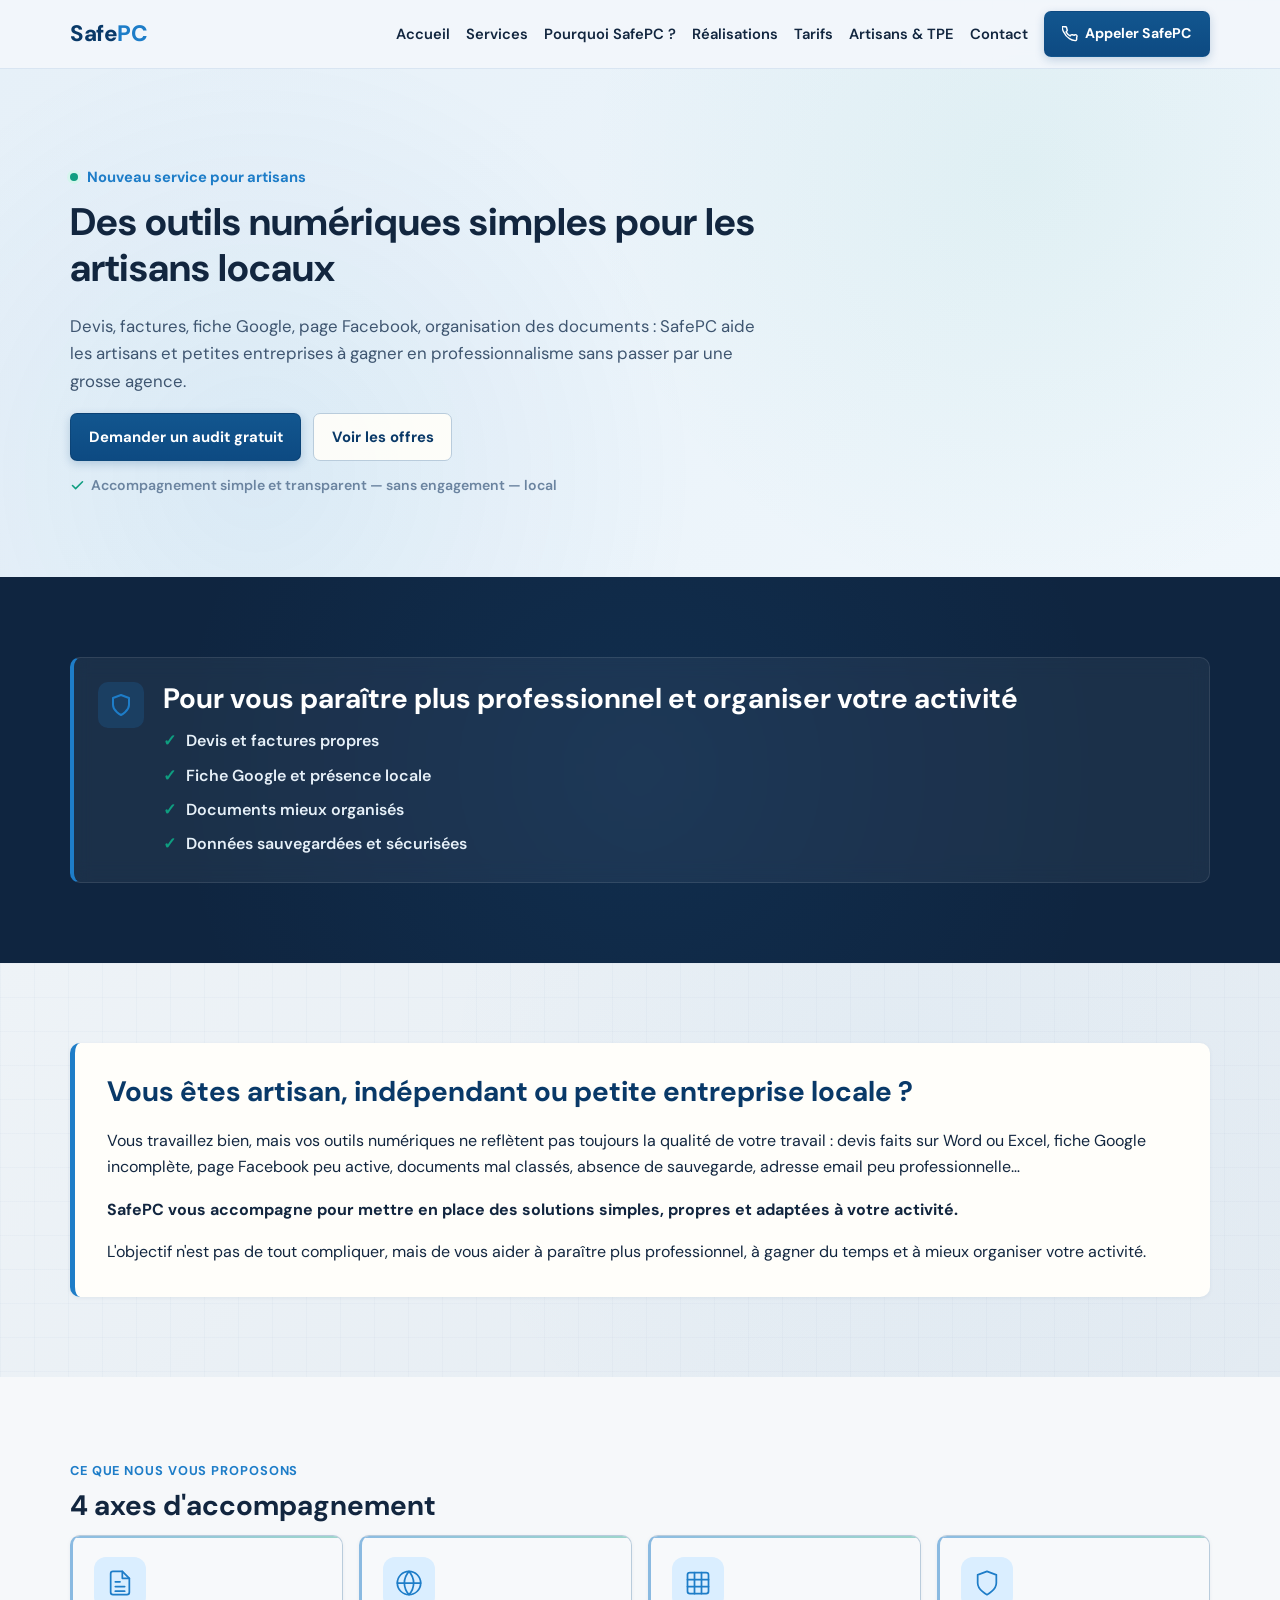
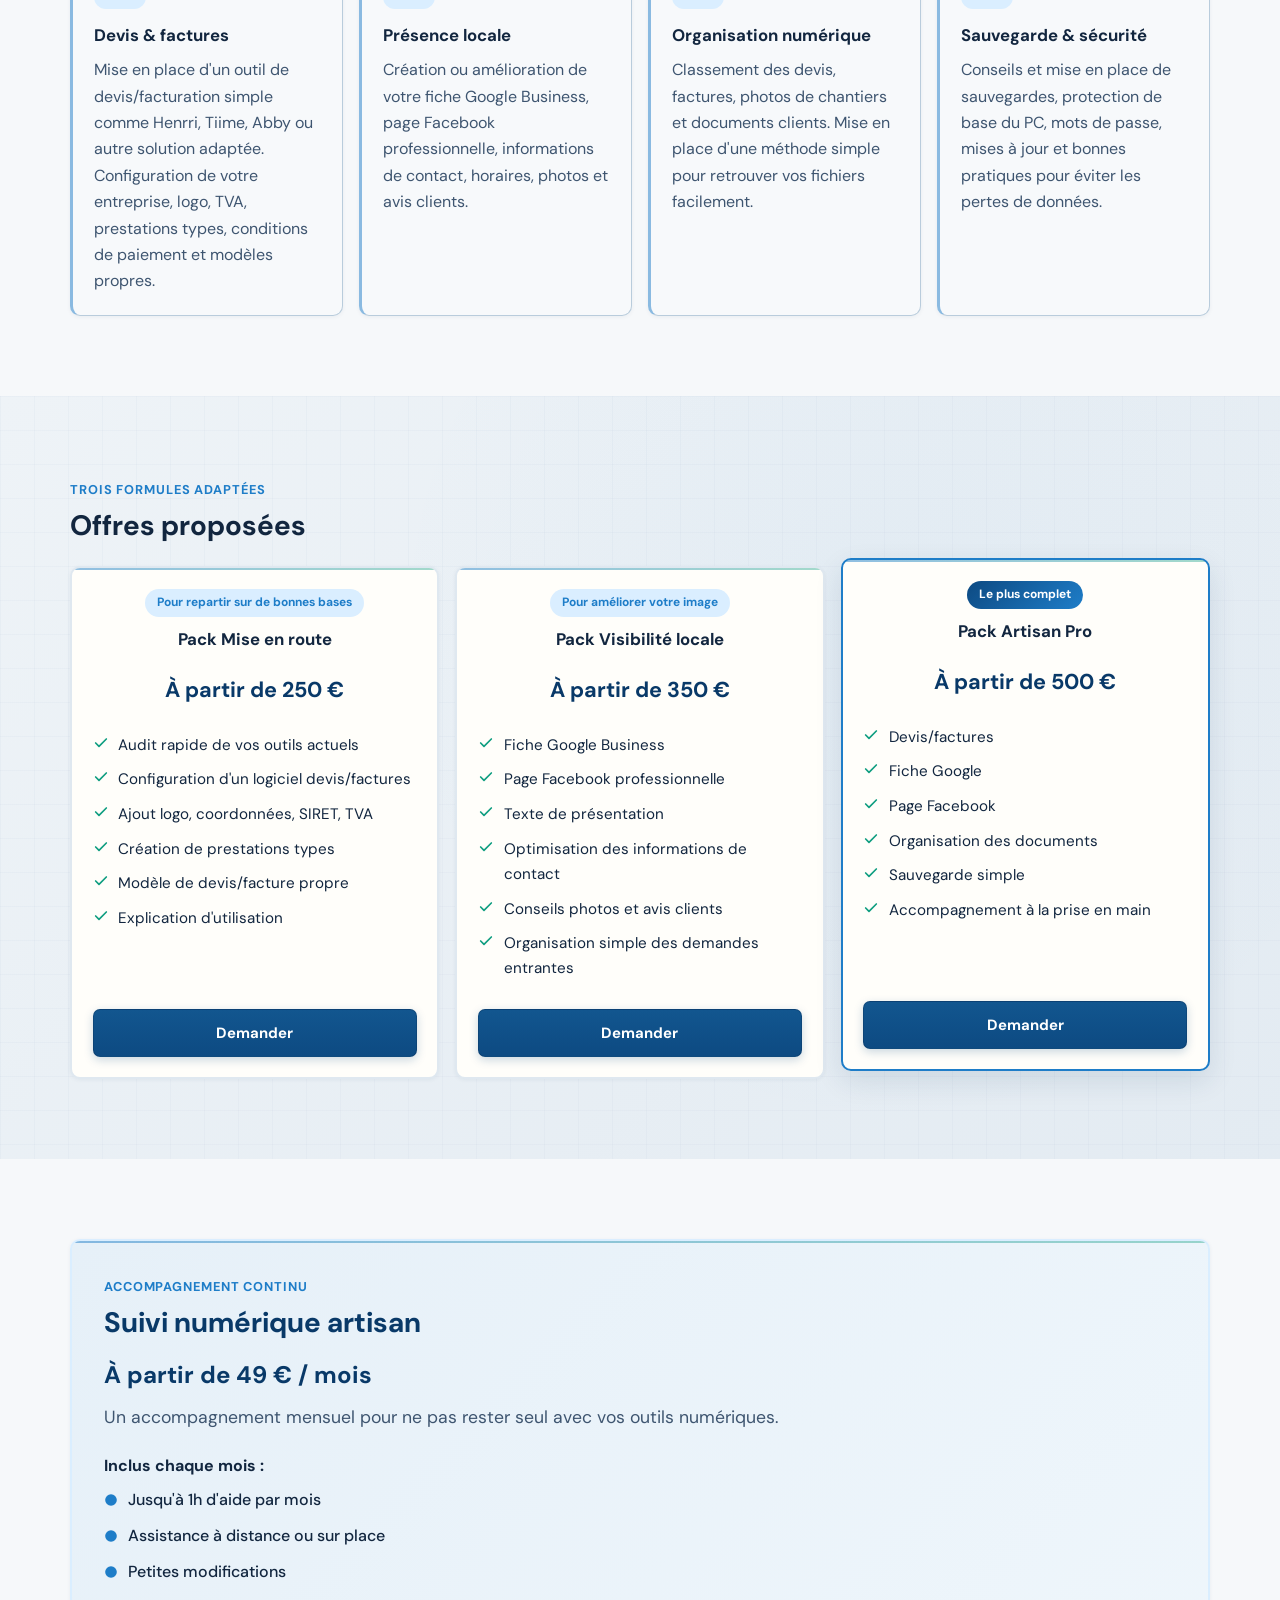
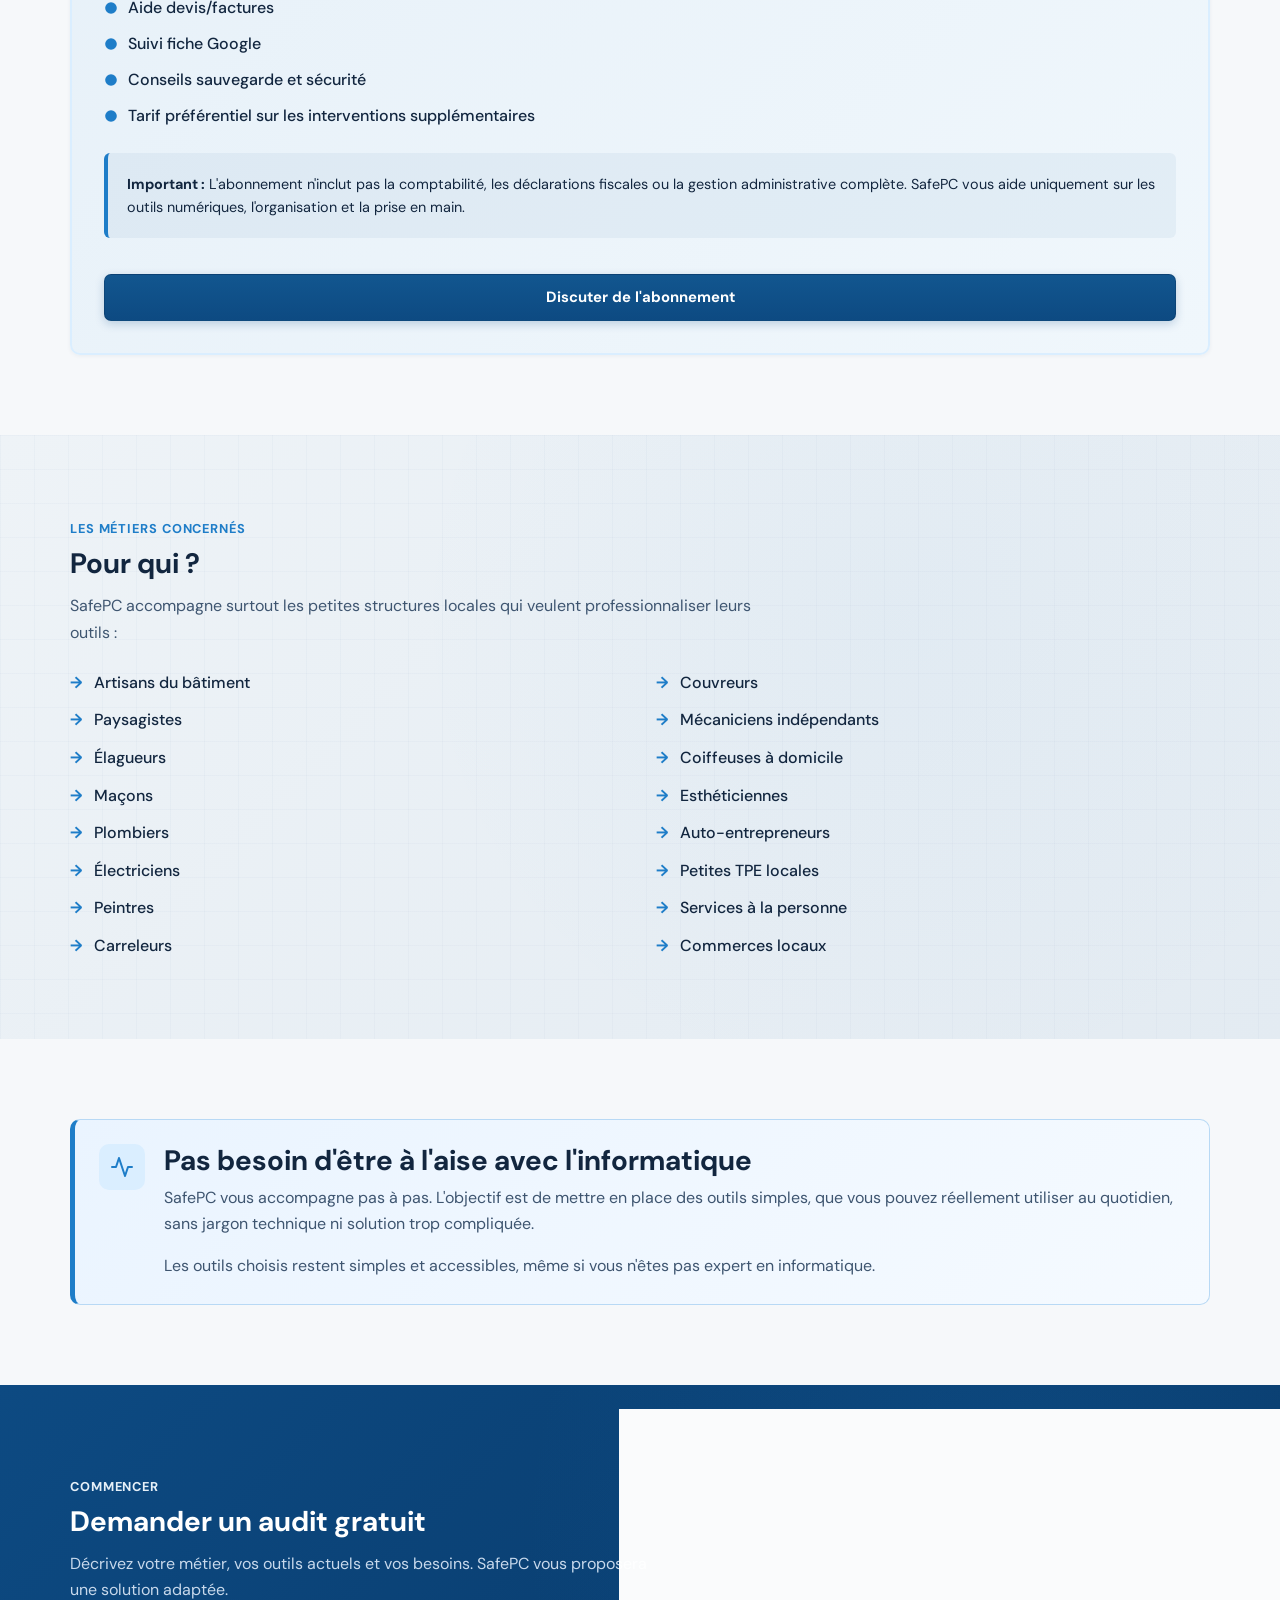
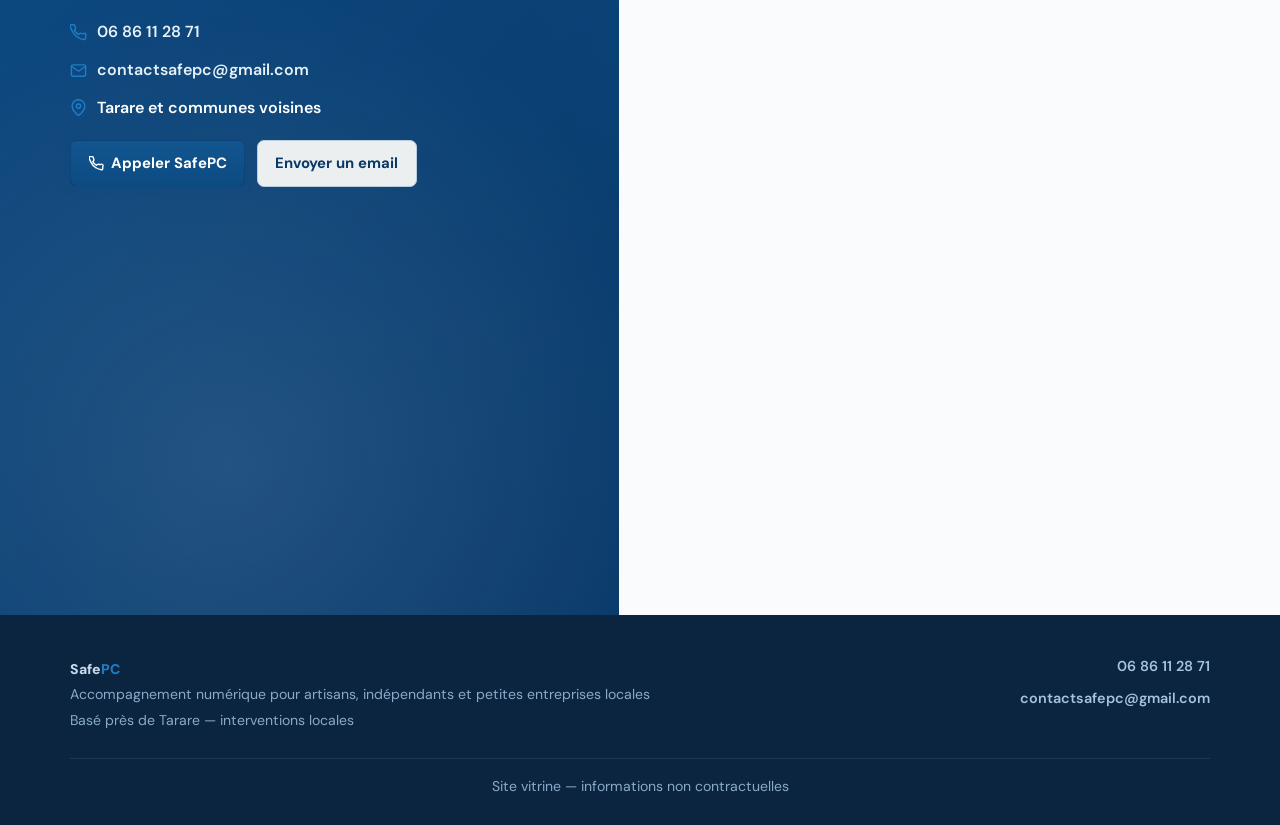
==== artisans.html @ 76f69bdc "Initial commit - site SafePC" ====
<!DOCTYPE html>
<html lang="fr">
<head>
  <meta charset="UTF-8">
  <meta name="viewport" content="width=device-width, initial-scale=1.0">
  <title>SafePC | Accompagnement numérique pour artisans et TPE à Tarare</title>
  <meta name="description" content="SafePC aide les artisans et petites entreprises locales autour de Tarare : devis/factures, fiche Google Business, page Facebook, organisation des documents et sauvegardes.">
  <meta property="og:title" content="SafePC | Services numérique pour artisans et TPE">
  <meta property="og:description" content="Accompagnement simple pour professionnaliser vos outils numériques : devis, factures, présence locale, organisation, sauvegardes.">
  <meta property="og:type" content="website">
  <meta property="og:locale" content="fr_FR">

  <!-- JSON-LD Service (SEO artisans et TPE locales) -->
  <script type="application/ld+json">
  {
    "@context": "https://schema.org",
    "@type": "Service",
    "name": "Accompagnement numérique pour artisans et TPE",
    "description": "SafePC accompagne les artisans et petites entreprises locales pour les devis, factures, fiche Google Business, page Facebook, organisation des documents et sauvegardes.",
    "provider": {
      "@type": "LocalBusiness",
      "name": "SafePC",
      "telephone": "+33686112871",
      "email": "contactsafepc@gmail.com",
      "address": {
        "@type": "PostalAddress",
        "addressLocality": "Tarare",
        "addressRegion": "Auvergne-Rhône-Alpes",
        "addressCountry": "FR"
      }
    },
    "areaServed": [
      "Tarare",
      "L'Arbresle",
      "Amplepuis",
      "Pontcharra-sur-Turdine",
      "Saint-Romain-de-Popey",
      "Thizy-les-Bourgs",
      "Cours",
      "Villefranche-sur-Saône",
      "Communes voisines"
    ],
    "serviceType": [
      "Accompagnement numérique artisans",
      "Organisation devis et factures",
      "Fiche Google Business",
      "Page Facebook professionnelle",
      "Organisation des documents",
      "Sauvegardes"
    ],
    "offers": {
      "@type": "Offer",
      "availability": "https://schema.org/InStock",
      "areaServed": "Tarare et communes voisines",
      "priceCurrency": "EUR"
    }
  }
  </script>

  <!-- Google Fonts -->
  <link rel="preconnect" href="https://fonts.googleapis.com">
  <link rel="preconnect" href="https://fonts.gstatic.com" crossorigin>
  <link href="https://fonts.googleapis.com/css2?family=DM+Sans:ital,opsz,wght@0,9..40,400;0,9..40,500;0,9..40,700;1,9..40,400&family=DM+Mono:wght@400;500&display=swap" rel="stylesheet">

  <link rel="stylesheet" href="style.css">
</head>
<body>
  <a class="skip-link" href="#main-content">Aller au contenu</a>

  <header class="site-header" id="accueil">
    <div class="container header-inner">
      <a href="index.html" class="logo" aria-label="Retour à l'accueil SafePC">
        <span class="logo-safe">Safe</span><span class="logo-pc">PC</span>
      </a>

      <button class="nav-toggle" aria-expanded="false" aria-controls="main-nav" aria-label="Ouvrir le menu">
        <span></span><span></span><span></span>
      </button>

      <nav id="main-nav" class="main-nav" aria-label="Navigation principale">
        <ul>
          <li><a href="index.html">Accueil</a></li>
          <li><a href="index.html#services">Services</a></li>
          <li><a href="index.html#pourquoi">Pourquoi SafePC ?</a></li>
          <li><a href="index.html#realisations">Réalisations</a></li>
          <li><a href="index.html#tarifs">Tarifs</a></li>
          <li><a href="artisans.html">Artisans & TPE</a></li>
          <li><a href="index.html#contact">Contact</a></li>
        </ul>
      </nav>

      <a class="btn btn-call desktop-call" href="tel:+33686112871">
        <svg width="16" height="16" viewBox="0 0 24 24" fill="none" stroke="currentColor" stroke-width="2.2" stroke-linecap="round" stroke-linejoin="round" aria-hidden="true"><path d="M22 16.92v3a2 2 0 01-2.18 2 19.79 19.79 0 01-8.63-3.07A19.5 19.5 0 013.07 9.81a19.79 19.79 0 01-3.07-8.67A2 2 0 012 1h3a2 2 0 012 1.72c.127.96.361 1.903.7 2.81a2 2 0 01-.45 2.11L6.09 8.91a16 16 0 006 6l1.27-1.27a2 2 0 012.11-.45c.907.339 1.85.573 2.81.7A2 2 0 0122 16.92z"/></svg>
        Appeler SafePC
      </a>
    </div>
  </header>

  <main id="main-content">

    <!-- ===== HERO ARTISANS ===== -->
    <section class="hero section-reveal">
      <div class="container">
        <div class="hero-content">
          <p class="eyebrow">
            <span class="eyebrow-dot" aria-hidden="true"></span>
            Nouveau service pour artisans
          </p>
          <h1>Des outils numériques simples pour les artisans locaux</h1>
          <p class="hero-subtitle">
            Devis, factures, fiche Google, page Facebook, organisation des documents : SafePC aide les artisans et 
            petites entreprises à gagner en professionnalisme sans passer par une grosse agence.
          </p>
          <div class="hero-actions">
            <a class="btn btn-primary" href="#demande-audit">Demander un audit gratuit</a>
            <a class="btn btn-secondary" href="#packs">Voir les offres</a>
          </div>
          <p class="hero-reassure">
            <svg width="15" height="15" viewBox="0 0 24 24" fill="none" stroke="currentColor" stroke-width="2.5" stroke-linecap="round" stroke-linejoin="round" aria-hidden="true"><polyline points="20 6 9 17 4 12"/></svg>
            Accompagnement simple et transparent — sans engagement —  local
          </p>
        </div>
      </div>
    </section>

    <!-- ===== BANDEAU CONFIANCE ARTISANS ===== -->
    <section class="section section-trust section-reveal" aria-labelledby="trust-artisans-title">
      <div class="container">
        <div class="trust-box">
          <div class="trust-icon" aria-hidden="true">
            <svg width="24" height="24" viewBox="0 0 24 24" fill="none" stroke="currentColor" stroke-width="2" stroke-linecap="round" stroke-linejoin="round"><path d="M12 22s8-4 8-10V5l-8-3-8 3v7c0 6 8 10 8 10z"/></svg>
          </div>
          <div>
            <h2 id="trust-artisans-title">Pour vous paraître plus professionnel et organiser votre activité</h2>
            <ul class="trust-list">
              <li>Devis et factures propres</li>
              <li>Fiche Google et présence locale</li>
              <li>Documents mieux organisés</li>
              <li>Données sauvegardées et sécurisées</li>
            </ul>
          </div>
        </div>
      </div>
    </section>

    <!-- ===== INTRODUCTION ARTISANS ===== -->
    <section class="section section-alt section-reveal" aria-labelledby="intro-artisans-title">
      <div class="container">
        <div class="intro-box">
          <h2 id="intro-artisans-title">Vous êtes artisan, indépendant ou petite entreprise locale ?</h2>
          <p>
            Vous travaillez bien, mais vos outils numériques ne reflètent pas toujours la qualité de votre travail : 
            devis faits sur Word ou Excel, fiche Google incomplète, page Facebook peu active, documents mal classés, 
            absence de sauvegarde, adresse email peu professionnelle…
          </p>
          <p>
            <strong>SafePC vous accompagne pour mettre en place des solutions simples, propres et adaptées à votre activité.</strong>
          </p>
          <p>
            L'objectif n'est pas de tout compliquer, mais de vous aider à paraître plus professionnel, 
            à gagner du temps et à mieux organiser votre activité.
          </p>
        </div>
      </div>
    </section>

    <!-- ===== SERVICES POUR ARTISANS ===== -->
    <section class="section section-reveal" aria-labelledby="services-artisans-title">
      <div class="container">
        <p class="section-tag">Ce que nous vous proposons</p>
        <h2 id="services-artisans-title">4 axes d'accompagnement</h2>
        <div class="grid cards-4">

          <article class="card service-card">
            <div class="service-card-icon" aria-hidden="true">
              <svg width="28" height="28" viewBox="0 0 24 24" fill="none" stroke="currentColor" stroke-width="1.5" stroke-linecap="round" stroke-linejoin="round"><path d="M14 2H6a2 2 0 0 0-2 2v16a2 2 0 0 0 2 2h12a2 2 0 0 0 2-2V8z"/><polyline points="14 2 14 8 20 8"/><path d="M12 11H8"/><path d="M16 15H8"/><path d="M16 19H8"/></svg>
            </div>
            <h3>Devis & factures</h3>
            <p>
              Mise en place d'un outil de devis/facturation simple comme Henrri, Tiime, Abby ou autre 
              solution adaptée. Configuration de votre entreprise, logo, TVA, prestations types, 
              conditions de paiement et modèles propres.
            </p>
          </article>

          <article class="card service-card">
            <div class="service-card-icon" aria-hidden="true">
              <svg width="28" height="28" viewBox="0 0 24 24" fill="none" stroke="currentColor" stroke-width="1.5" stroke-linecap="round" stroke-linejoin="round"><circle cx="12" cy="12" r="10"/><line x1="2" y1="12" x2="22" y2="12"/><path d="M12 2a15.3 15.3 0 0 1 4 10 15.3 15.3 0 0 1-4 10 15.3 15.3 0 0 1-4-10 15.3 15.3 0 0 1 4-10z"/></svg>
            </div>
            <h3>Présence locale</h3>
            <p>
              Création ou amélioration de votre fiche Google Business, page Facebook professionnelle, 
              informations de contact, horaires, photos et avis clients.
            </p>
          </article>

          <article class="card service-card">
            <div class="service-card-icon" aria-hidden="true">
              <svg width="28" height="28" viewBox="0 0 24 24" fill="none" stroke="currentColor" stroke-width="1.5" stroke-linecap="round" stroke-linejoin="round"><rect x="3" y="3" width="18" height="18" rx="2"/><line x1="3" y1="9" x2="21" y2="9"/><line x1="3" y1="15" x2="21" y2="15"/><line x1="9" y1="3" x2="9" y2="21"/><line x1="15" y1="3" x2="15" y2="21"/></svg>
            </div>
            <h3>Organisation numérique</h3>
            <p>
              Classement des devis, factures, photos de chantiers et documents clients. 
              Mise en place d'une méthode simple pour retrouver vos fichiers facilement.
            </p>
          </article>

          <article class="card service-card">
            <div class="service-card-icon" aria-hidden="true">
              <svg width="28" height="28" viewBox="0 0 24 24" fill="none" stroke="currentColor" stroke-width="1.5" stroke-linecap="round" stroke-linejoin="round"><path d="M12 22s8-4 8-10V5l-8-3-8 3v7c0 6 8 10 8 10z"/></svg>
            </div>
            <h3>Sauvegarde & sécurité</h3>
            <p>
              Conseils et mise en place de sauvegardes, protection de base du PC, mots de passe, 
              mises à jour et bonnes pratiques pour éviter les pertes de données.
            </p>
          </article>

        </div>
      </div>
    </section>

    <!-- ===== PACKS D'OFFRES ===== -->
    <section class="section section-alt section-reveal" id="packs" aria-labelledby="packs-title">
      <div class="container">
        <p class="section-tag">Trois formules adaptées</p>
        <h2 id="packs-title">Offres proposées</h2>
        <div class="grid cards-3 packs-grid">

          <article class="card pack-card">
            <p class="pack-badge">Pour repartir sur de bonnes bases</p>
            <h3>Pack Mise en route</h3>
            <p class="pack-price">À partir de <strong>250 €</strong></p>
            <ul class="pack-list">
              <li>Audit rapide de vos outils actuels</li>
              <li>Configuration d'un logiciel devis/factures</li>
              <li>Ajout logo, coordonnées, SIRET, TVA</li>
              <li>Création de prestations types</li>
              <li>Modèle de devis/facture propre</li>
              <li>Explication d'utilisation</li>
            </ul>
            <a class="btn btn-primary btn-block" href="#demande-audit">Demander</a>
          </article>

          <article class="card pack-card">
            <p class="pack-badge">Pour améliorer votre image</p>
            <h3>Pack Visibilité locale</h3>
            <p class="pack-price">À partir de <strong>350 €</strong></p>
            <ul class="pack-list">
              <li>Fiche Google Business</li>
              <li>Page Facebook professionnelle</li>
              <li>Texte de présentation</li>
              <li>Optimisation des informations de contact</li>
              <li>Conseils photos et avis clients</li>
              <li>Organisation simple des demandes entrantes</li>
            </ul>
            <a class="btn btn-primary btn-block" href="#demande-audit">Demander</a>
          </article>

          <article class="card pack-card pack-featured">
            <p class="pack-badge recommended">Le plus complet</p>
            <h3>Pack Artisan Pro</h3>
            <p class="pack-price">À partir de <strong>500 €</strong></p>
            <ul class="pack-list">
              <li>Devis/factures</li>
              <li>Fiche Google</li>
              <li>Page Facebook</li>
              <li>Organisation des documents</li>
              <li>Sauvegarde simple</li>
              <li>Accompagnement à la prise en main</li>
            </ul>
            <a class="btn btn-primary btn-block" href="#demande-audit">Demander</a>
          </article>

        </div>
      </div>
    </section>

    <!-- ===== SUIVI MENSUEL ===== -->
    <section class="section section-reveal" aria-labelledby="suivi-title">
      <div class="container">
        <div class="suivi-box card">
          <p class="section-tag">Accompagnement continu</p>
          <h2 id="suivi-title">Suivi numérique artisan</h2>
          <p class="suivi-price">À partir de <strong>49 € / mois</strong></p>
          <p class="suivi-subtitle">Un accompagnement mensuel pour ne pas rester seul avec vos outils numériques.</p>
          
          <h3>Inclus chaque mois :</h3>
          <ul class="suivi-list">
            <li>Jusqu'à 1h d'aide par mois</li>
            <li>Assistance à distance ou sur place</li>
            <li>Petites modifications</li>
            <li>Aide devis/factures</li>
            <li>Suivi fiche Google</li>
            <li>Conseils sauvegarde et sécurité</li>
            <li>Tarif préférentiel sur les interventions supplémentaires</li>
          </ul>

          <div class="suivi-disclaimer">
            <p>
              <strong>Important :</strong> L'abonnement n'inclut pas la comptabilité, les déclarations fiscales 
              ou la gestion administrative complète. SafePC vous aide uniquement sur les outils numériques, 
              l'organisation et la prise en main.
            </p>
          </div>

          <a class="btn btn-primary btn-block" href="#demande-audit">Discuter de l'abonnement</a>
        </div>
      </div>
    </section>

    <!-- ===== POUR QUI ? ===== -->
    <section class="section section-alt section-reveal" aria-labelledby="pour-qui-title">
      <div class="container">
        <p class="section-tag">Les métiers concernés</p>
        <h2 id="pour-qui-title">Pour qui ?</h2>
        <p class="section-intro">SafePC accompagne surtout les petites structures locales qui veulent professionnaliser leurs outils :</p>
        
        <div class="target-list">
          <div class="target-column">
            <ul>
              <li>Artisans du bâtiment</li>
              <li>Paysagistes</li>
              <li>Élagueurs</li>
              <li>Maçons</li>
              <li>Plombiers</li>
              <li>Électriciens</li>
              <li>Peintres</li>
              <li>Carreleurs</li>
            </ul>
          </div>
          <div class="target-column">
            <ul>
              <li>Couvreurs</li>
              <li>Mécaniciens indépendants</li>
              <li>Coiffeuses à domicile</li>
              <li>Esthéticiennes</li>
              <li>Auto-entrepreneurs</li>
              <li>Petites TPE locales</li>
              <li>Services à la personne</li>
              <li>Commerces locaux</li>
            </ul>
          </div>
        </div>
      </div>
    </section>

    <!-- ===== RASSURANCE ===== -->
    <section class="section section-reveal" aria-labelledby="rassurance-title">
      <div class="container">
        <div class="honesty-box">
          <div class="honesty-icon" aria-hidden="true">
            <svg width="24" height="24" viewBox="0 0 24 24" fill="none" stroke="currentColor" stroke-width="2" stroke-linecap="round" stroke-linejoin="round"><path d="M22 12h-4l-3 9L9 3l-3 9H2"/></svg>
          </div>
          <div>
            <h2 id="rassurance-title">Pas besoin d'être à l'aise avec l'informatique</h2>
            <p>
              SafePC vous accompagne pas à pas. L'objectif est de mettre en place des outils simples, 
              que vous pouvez réellement utiliser au quotidien, sans jargon technique ni solution trop compliquée.
            </p>
            <p>
              Les outils choisis restent simples et accessibles, même si vous n'êtes pas expert en informatique.
            </p>
          </div>
        </div>
      </div>
    </section>

    <!-- ===== CONTACT ARTISANS ===== -->
    <section class="section section-alt section-reveal" id="demande-audit" aria-labelledby="contact-artisans-title">
      <div class="container contact-layout">
        <div class="contact-info">
          <p class="section-tag">Commencer</p>
          <h2 id="contact-artisans-title">Demander un audit gratuit</h2>
          <p class="contact-intro">
            Décrivez votre métier, vos outils actuels et vos besoins. SafePC vous proposera une solution adaptée.
          </p>

          <ul class="contact-list">
            <li>
              <svg width="17" height="17" viewBox="0 0 24 24" fill="none" stroke="currentColor" stroke-width="2" stroke-linecap="round" stroke-linejoin="round" aria-hidden="true"><path d="M22 16.92v3a2 2 0 01-2.18 2 19.79 19.79 0 01-8.63-3.07A19.5 19.5 0 013.07 9.81a19.79 19.79 0 01-3.07-8.67A2 2 0 012 1h3a2 2 0 012 1.72c.127.96.361 1.903.7 2.81a2 2 0 01-.45 2.11L6.09 8.91a16 16 0 006 6l1.27-1.27a2 2 0 012.11-.45c.907.339 1.85.573 2.81.7A2 2 0 0122 16.92z"/></svg>
              <a href="tel:+33686112871">06 86 11 28 71</a>
            </li>
            <li>
              <svg width="17" height="17" viewBox="0 0 24 24" fill="none" stroke="currentColor" stroke-width="2" stroke-linecap="round" stroke-linejoin="round" aria-hidden="true"><path d="M4 4h16c1.1 0 2 .9 2 2v12c0 1.1-.9 2-2 2H4c-1.1 0-2-.9-2-2V6c0-1.1.9-2 2-2z"/><polyline points="22,6 12,13 2,6"/></svg>
              <a href="mailto:contactsafepc@gmail.com">contactsafepc@gmail.com</a>
            </li>
            <li>
              <svg width="17" height="17" viewBox="0 0 24 24" fill="none" stroke="currentColor" stroke-width="2" stroke-linecap="round" stroke-linejoin="round" aria-hidden="true"><path d="M21 10c0 7-9 13-9 13s-9-6-9-13a9 9 0 0118 0z"/><circle cx="12" cy="10" r="3"/></svg>
              <span>Tarare et communes voisines</span>
            </li>
          </ul>

          <div class="contact-actions">
            <a class="btn btn-primary" href="tel:+33686112871">
              <svg width="15" height="15" viewBox="0 0 24 24" fill="none" stroke="currentColor" stroke-width="2.2" stroke-linecap="round" stroke-linejoin="round" aria-hidden="true"><path d="M22 16.92v3a2 2 0 01-2.18 2 19.79 19.79 0 01-8.63-3.07A19.5 19.5 0 013.07 9.81a19.79 19.79 0 01-3.07-8.67A2 2 0 012 1h3a2 2 0 012 1.72c.127.96.361 1.903.7 2.81a2 2 0 01-.45 2.11L6.09 8.91a16 16 0 006 6l1.27-1.27a2 2 0 012.11-.45c.907.339 1.85.573 2.81.7A2 2 0 0122 16.92z"/></svg>
              Appeler SafePC
            </a>
            <a class="btn btn-secondary" href="mailto:contactsafepc@gmail.com">Envoyer un email</a>
          </div>
        </div>

        <!-- FORMSPREE : remplacez uniquement YOUR_FORM_ID par l'ID Formspree réel, sans modifier les id contact-form, submit-btn et form-status utilisés par script.js. -->
        <form
          class="contact-form"
          id="contact-form"
          action="https://formspree.io/f/YOUR_FORM_ID"
          method="POST"
          novalidate
        >
          <h3>Demander un audit</h3>

          <div class="form-row">
            <div class="form-group">
              <label for="name">Nom <span aria-hidden="true">*</span></label>
              <input type="text" id="name" name="name" placeholder="Votre nom" required autocomplete="name">
            </div>
            <div class="form-group">
              <label for="phone">Téléphone <span aria-hidden="true">*</span></label>
              <input type="tel" id="phone" name="phone" placeholder="06 xx xx xx xx" required autocomplete="tel">
            </div>
          </div>

          <div class="form-group">
            <label for="email">Email <span aria-hidden="true">*</span></label>
            <input type="email" id="email" name="email" placeholder="votre@email.fr" required autocomplete="email">
          </div>

          <div class="form-group">
            <label for="metier">Votre métier</label>
            <input type="text" id="metier" name="metier" placeholder="Ex: Plombier, Paysagiste, Coiffeuse…">
          </div>

          <div class="form-group">
            <label for="outils">Outils actuels</label>
            <textarea id="outils" name="outils" rows="2" placeholder="Ex: Word pour les devis, pas de site, pas de page Facebook…"></textarea>
          </div>

          <div class="form-group">
            <label for="message">Message <span aria-hidden="true">*</span></label>
            <textarea id="message" name="message" rows="4" placeholder="Décrivez vos besoins principaux…" required></textarea>
          </div>

          <!-- Honeypot anti-spam -->
          <input type="text" name="_gotcha" style="display:none" tabindex="-1" autocomplete="off">

          <button type="submit" class="btn btn-primary btn-block" id="submit-btn">
            Envoyer ma demande
          </button>
          <p class="form-note" id="form-status" aria-live="polite"></p>
        </form>
      </div>
    </section>

  </main>

  <footer class="site-footer">
    <div class="container footer-inner">
      <div>
        <p class="footer-logo"><span class="logo-safe">Safe</span><span class="logo-pc">PC</span></p>
        <p>Accompagnement numérique pour artisans, indépendants et petites entreprises locales</p>
        <p>Basé près de Tarare — interventions locales</p>
      </div>
      <div class="footer-links">
        <a href="tel:+33686112871">06 86 11 28 71</a>
        <a href="mailto:contactsafepc@gmail.com">contactsafepc@gmail.com</a>
      </div>
    </div>
    <div class="container">
      <p class="footer-note">Site vitrine — informations non contractuelles</p>
    </div>
  </footer>

  <a class="mobile-call" href="tel:+33686112871" aria-label="Appeler SafePC">
    <svg width="18" height="18" viewBox="0 0 24 24" fill="none" stroke="currentColor" stroke-width="2.2" stroke-linecap="round" stroke-linejoin="round" aria-hidden="true"><path d="M22 16.92v3a2 2 0 01-2.18 2 19.79 19.79 0 01-8.63-3.07A19.5 19.5 0 013.07 9.81a19.79 19.79 0 01-3.07-8.67A2 2 0 012 1h3a2 2 0 012 1.72c.127.96.361 1.903.7 2.81a2 2 0 01-.45 2.11L6.09 8.91a16 16 0 006 6l1.27-1.27a2 2 0 012.11-.45c.907.339 1.85.573 2.81.7A2 2 0 0122 16.92z"/></svg>
    Appeler
  </a>

  <script src="script.js"></script>
</body>
</html>
---- style.css ----
/* ============================================================
   SafePC — style.css
   Police : DM Sans (corps) chargée depuis Google Fonts
   ============================================================ */

:root {
  --bg: #f6f8fa;
  --bg-alt: #eef3f7;
  --bg-dark: #e3ebf2;
  --bg-trust: #0f2540;
  --surface: #fffefa;
  --surface-soft: #f7f9fb;
  --surface-alt: #f1f5f8;
  --text: #12263f;
  --text-soft: #3e5570;
  --text-muted: #6b84a0;
  --primary: #0d4a82;
  --primary-strong: #093968;
  --primary-light: #e6f0f8;
  --accent: #1e7dc8;
  --accent-light: #daeeff;
  --accent-soft: #f0f7fc;
  --safety: #0f9e80;
  --safety-light: #d6f5ee;
  --border: #d4e2f0;
  --border-soft: #e8f0f8;
  --border-light: #dfe8f0;
  --diagnostic-line: #b9ccdc;
  --shadow-sm: 0 1px 4px rgba(12, 52, 92, 0.06);
  --shadow: 0 5px 16px rgba(12, 52, 92, 0.08);
  --shadow-lg: 0 10px 28px rgba(12, 52, 92, 0.11);
  --shadow-xl: 0 14px 36px rgba(12, 52, 92, 0.13);
  --radius: 10px;
  --radius-sm: 6px;
  --container: 1140px;
  --transition: 0.2s ease;
}

/* ── Reset ── */
*, *::before, *::after { box-sizing: border-box; }

html { scroll-behavior: smooth; }

body {
  margin: 0;
  font-family: "DM Sans", "Segoe UI", "Helvetica Neue", Arial, sans-serif;
  font-size: 1rem;
  color: var(--text);
  background: var(--bg);
  line-height: 1.65;
  -webkit-font-smoothing: antialiased;
}

/* Fond décoratif global plus travaillé */
body::before {
  content: "";
  position: fixed;
  inset: 0;
  background:
    linear-gradient(rgba(13, 74, 130, 0.025) 1px, transparent 1px),
    linear-gradient(90deg, rgba(13, 74, 130, 0.025) 1px, transparent 1px),
    radial-gradient(circle at 85% 15%, rgba(30, 125, 200, 0.06) 0%, transparent 35%),
    radial-gradient(circle at 15% 85%, rgba(15, 158, 128, 0.05) 0%, transparent 35%),
    linear-gradient(135deg, var(--bg) 0%, var(--bg-alt) 100%);
  background-size: 32px 32px, 32px 32px, auto, auto, auto;
  pointer-events: none;
  z-index: 0;
}

img { max-width: 100%; display: block; }

a { color: var(--primary); }

/* ── Utilitaires ── */
.container {
  width: min(100% - 2rem, var(--container));
  margin-inline: auto;
  position: relative;
}

.skip-link {
  position: absolute;
  left: -9999px;
  top: auto;
}
.skip-link:focus {
  left: 1rem; top: 1rem;
  z-index: 1000;
  background: #fff; color: #000;
  padding: .5rem .75rem;
  border-radius: var(--radius-sm);
}

.section { padding: 5rem 0; position: relative; }

.section-alt {
  background:
    linear-gradient(rgba(13, 74, 130, 0.025) 1px, transparent 1px),
    linear-gradient(90deg, rgba(13, 74, 130, 0.025) 1px, transparent 1px),
    linear-gradient(135deg, var(--bg-alt) 0%, var(--bg-dark) 100%);
  background-size: 34px 34px, 34px 34px, auto;
  position: relative;
}
.section-alt::before {
  content: "";
  position: absolute;
  inset: 0;
  background: radial-gradient(circle at 70% 30%, rgba(30, 125, 200, 0.03) 0%, transparent 50%);
  pointer-events: none;
}

/* Section de confiance */
.section-trust {
  background: var(--bg-trust);
  color: #c8d9ec;
  position: relative;
}
.section-trust::before {
  content: "";
  position: absolute;
  inset: 0;
  background: radial-gradient(circle at 50% 50%, rgba(30, 125, 200, 0.1) 0%, transparent 70%);
  pointer-events: none;
}
.section-trust .container {
  position: relative;
  z-index: 1;
}
.section-trust h2 {
  color: #ffffff;
}
.section-trust p {
  color: #a5c2de;
}

h1, h2, h3 { margin: 0 0 .75rem; line-height: 1.2; color: var(--text); }
h1 { font-size: clamp(1.85rem, 3vw, 2.8rem); font-weight: 700; }
h2 { font-size: clamp(1.4rem, 2.2vw, 2rem); font-weight: 700; }
h3 { font-size: 1.05rem; font-weight: 700; }

p { margin: 0 0 1rem; color: var(--text-soft); }
p:last-child { margin-bottom: 0; }

.section-tag {
  display: inline-block;
  font-size: .8rem;
  font-weight: 700;
  text-transform: uppercase;
  letter-spacing: .07em;
  color: var(--accent);
  margin-bottom: .5rem;
}

.section-intro {
  max-width: 64ch;
  margin-bottom: 1.5rem;
}

/* ── Header ── */
.site-header {
  position: sticky;
  top: 0;
  z-index: 100;
  background: rgba(242, 246, 251, 0.96);
  backdrop-filter: blur(10px);
  -webkit-backdrop-filter: blur(10px);
  border-bottom: 1px solid rgba(212, 226, 240, 0.8);
}

.header-inner {
  display: flex;
  align-items: center;
  gap: 1rem;
  min-height: 68px;
}

.logo {
  text-decoration: none;
  font-size: 1.4rem;
  font-weight: 800;
  letter-spacing: -.5px;
}
.logo-safe { color: var(--primary-strong); }
.logo-pc   { color: var(--accent); }

.main-nav { margin-left: auto; }
.main-nav ul {
  list-style: none;
  display: flex;
  gap: 1rem;
  padding: 0; margin: 0;
}
.main-nav a {
  text-decoration: none;
  color: var(--text);
  font-weight: 600;
  font-size: .92rem;
  padding: .3rem 0;
  border-bottom: 2px solid transparent;
  transition: color var(--transition), border-color var(--transition);
}
.main-nav a:hover,
.main-nav a:focus-visible {
  color: var(--accent);
  border-bottom-color: var(--accent);
}

.nav-toggle {
  display: none;
  width: 40px; height: 40px;
  border: 1px solid var(--border);
  border-radius: var(--radius-sm);
  background: var(--surface);
  padding: 8px;
  cursor: pointer;
  flex-direction: column;
  align-items: center;
  justify-content: center;
  gap: 5px;
}
.nav-toggle span {
  display: block;
  width: 18px; height: 2px;
  background: var(--primary-strong);
  border-radius: 2px;
  transition: transform var(--transition), opacity var(--transition);
}

/* ── Boutons ── */
.btn {
  display: inline-flex;
  align-items: center;
  justify-content: center;
  gap: .45rem;
  border-radius: 7px;
  padding: .65rem 1.1rem;
  font-family: inherit;
  font-size: .93rem;
  font-weight: 700;
  border: 1px solid transparent;
  text-decoration: none;
  cursor: pointer;
  transition: transform var(--transition), box-shadow var(--transition), background var(--transition), opacity var(--transition);
}
.btn:hover { transform: translateY(-1px); }
.btn:active { transform: translateY(0); }

.btn-primary {
  color: #fff;
  background: linear-gradient(180deg, #12568f 0%, var(--primary) 100%);
  border-color: rgba(7, 39, 72, 0.25);
  box-shadow: 0 3px 10px rgba(13, 74, 130, 0.22);
}
.btn-primary:hover {
  background: linear-gradient(180deg, var(--primary) 0%, var(--primary-strong) 100%);
  box-shadow: 0 5px 14px rgba(13, 74, 130, 0.26);
}

.btn-secondary {
  color: var(--primary-strong);
  background: rgba(255, 254, 250, 0.92);
  border-color: var(--diagnostic-line);
}
.btn-secondary:hover { background: var(--surface-soft); }

.btn-call {
  color: #fff;
  background: linear-gradient(180deg, #12568f 0%, var(--primary) 100%);
  box-shadow: 0 3px 10px rgba(13, 74, 130, 0.22);
  font-size: .88rem;
}

.btn-facebook {
  color: #fff;
  background: #1a5faa;
  box-shadow: 0 3px 10px rgba(26, 95, 170, 0.2);
}

.btn-block { width: 100%; margin-top: .75rem; }

/* ── Grille ── */
.grid { display: grid; gap: 1rem; }
.cards-4 { grid-template-columns: repeat(4, minmax(0, 1fr)); }
.cards-3 { grid-template-columns: repeat(3, minmax(0, 1fr)); }

/* ── Cards ── */
.card {
  background: var(--surface);
  border: 1px solid var(--diagnostic-line);
  border-left: 3px solid rgba(30, 125, 200, 0.5);
  border-radius: var(--radius);
  padding: 1.3rem;
  box-shadow: var(--shadow-sm);
  position: relative;
  overflow: hidden;
  transition: box-shadow var(--transition), transform var(--transition), border-color var(--transition);
}
.card::before {
  content: "";
  position: absolute;
  top: 0; left: 0; right: 0;
  height: 2px;
  background: linear-gradient(90deg, rgba(30, 125, 200, 0.7), rgba(15, 158, 128, 0.55));
  opacity: .7;
}
.card:hover {
  box-shadow: var(--shadow);
  transform: translateY(-1px);
  border-color: var(--border);
}

/* ── Hero ── */
.hero {
  padding: 6rem 0 5rem;
  background: linear-gradient(135deg, var(--primary-light) 0%, var(--accent-soft) 100%);
  position: relative;
  overflow: hidden;
}
.hero-home {
  background:
    linear-gradient(105deg, rgba(248, 251, 255, 0.94) 0%, rgba(248, 251, 255, 0.86) 46%, rgba(232, 244, 255, 0.64) 100%),
    url("assets/hero-safepc.jpg") center / cover no-repeat;
  background-blend-mode: normal, soft-light;
}
.hero::before {
  content: "";
  position: absolute;
  inset: 0;
  background:
    radial-gradient(circle at 20% 80%, rgba(30, 125, 200, 0.08) 0%, transparent 40%),
    radial-gradient(circle at 80% 20%, rgba(15, 158, 128, 0.06) 0%, transparent 40%);
  pointer-events: none;
  z-index: 0;
}
.hero-home::before {
  background:
    linear-gradient(90deg, rgba(255, 255, 255, 0.76) 0%, rgba(248, 251, 255, 0.56) 48%, rgba(232, 244, 255, 0.22) 100%),
    linear-gradient(rgba(13, 74, 130, 0.055) 1px, transparent 1px),
    linear-gradient(90deg, rgba(13, 74, 130, 0.045) 1px, transparent 1px),
    radial-gradient(circle at 18% 78%, rgba(30, 125, 200, 0.1) 0%, transparent 42%),
    radial-gradient(circle at 82% 18%, rgba(15, 158, 128, 0.07) 0%, transparent 38%);
  background-size: auto, 38px 38px, 38px 38px, auto, auto;
  backdrop-filter: blur(.6px) saturate(0.9) contrast(0.94);
  -webkit-backdrop-filter: blur(.6px) saturate(0.9) contrast(0.94);
}
.hero-home::after {
  content: "";
  position: absolute;
  inset: 0;
  background: linear-gradient(180deg, rgba(9, 57, 104, 0.06), transparent 34%, rgba(9, 57, 104, 0.04));
  pointer-events: none;
  z-index: 0;
}

.hero-grid {
  display: grid;
  gap: 2rem;
  grid-template-columns: 1.5fr 1fr;
  align-items: start;
  position: relative;
  z-index: 1;
}

/* Pour hero artisans sans grille */
.hero .container > .hero-content:only-child {
  max-width: 70ch;
}

.hero-content { display: flex; flex-direction: column; gap: .1rem; }

.hero-home .hero-content {
  max-width: 62ch;
}

.eyebrow {
  display: flex;
  align-items: center;
  gap: .55rem;
  color: var(--accent);
  font-weight: 700;
  font-size: .92rem;
  margin-bottom: .5rem;
}
.eyebrow-dot {
  width: 8px; height: 8px;
  border-radius: 50%;
  background: var(--safety);
  flex-shrink: 0;
  box-shadow: 0 0 0 3px var(--safety-light);
  animation: pulse-dot 2.5s ease-in-out infinite;
}
@keyframes pulse-dot {
  0%, 100% { box-shadow: 0 0 0 3px var(--safety-light); }
  50% { box-shadow: 0 0 0 6px rgba(15, 158, 128, 0.15); }
}

h1 em {
  font-style: normal;
  color: var(--accent);
}

.hero-subtitle {
  font-size: 1.05rem;
  max-width: 58ch;
  margin: .5rem 0 1rem;
}

/* Chips de zones */
.zone-chips {
  display: flex;
  flex-wrap: wrap;
  gap: 6px;
  margin: .75rem 0 1rem;
}
.chip {
  font-size: .78rem;
  font-weight: 600;
  color: var(--text-soft);
  background: rgba(255, 254, 250, 0.82);
  border: 1px solid var(--diagnostic-line);
  padding: 3px 10px;
  border-radius: 6px;
}

.hero-actions {
  display: flex;
  flex-wrap: wrap;
  gap: .75rem;
  margin-bottom: .75rem;
}

.hero-reassure {
  display: flex;
  align-items: center;
  gap: .4rem;
  font-size: .88rem;
  font-weight: 600;
  color: var(--text-muted);
  margin: 0;
}
.hero-reassure svg { color: var(--safety); flex-shrink: 0; }

/* Hero visual card */
.hero-visual.card {
  box-shadow: 0 10px 26px rgba(9, 57, 104, 0.12);
  border-color: #a9c0d4;
  border-left-color: var(--primary);
  border-radius: 8px;
  background:
    linear-gradient(rgba(13, 74, 130, 0.035) 1px, transparent 1px),
    linear-gradient(90deg, rgba(13, 74, 130, 0.03) 1px, transparent 1px),
    rgba(255, 254, 250, 0.96);
  background-size: 30px 30px, 30px 30px, auto;
  display: flex;
  flex-direction: column;
  gap: 1rem;
  padding-top: 2.6rem;
}
.hero-visual.card::before {
  content: "Diagnostic SafePC";
  height: auto;
  padding: .45rem 1rem;
  background: linear-gradient(90deg, var(--primary-strong), var(--primary));
  color: #ffffff;
  font-size: .76rem;
  font-weight: 800;
  letter-spacing: .08em;
  text-transform: uppercase;
  opacity: 1;
}
.hero-visual.card::after {
  content: "";
  position: absolute;
  top: 2.35rem;
  left: 1.3rem;
  right: 1.3rem;
  border-top: 1px solid rgba(13, 74, 130, 0.18);
}

.stat-grid {
  display: grid;
  grid-template-columns: 1fr 1fr;
  gap: .6rem;
}
.stat-item {
  background: rgba(241, 245, 248, 0.88);
  border: 1px solid rgba(185, 204, 220, 0.8);
  border-radius: 6px;
  padding: .75rem;
  text-align: center;
}
.stat-num {
  display: block;
  font-size: 1.35rem;
  font-weight: 800;
  color: var(--primary-strong);
  line-height: 1;
  margin-bottom: .2rem;
}
.stat-lbl {
  display: block;
  font-size: .75rem;
  font-weight: 600;
  color: var(--text-muted);
}

.hero-service-list {
  list-style: none;
  margin: 0; padding: 0;
  display: flex;
  flex-direction: column;
  gap: .5rem;
  border-top: 1px solid var(--border-soft);
  padding-top: 1rem;
}
.hero-service-list li {
  display: flex;
  align-items: center;
  gap: .5rem;
  font-size: .9rem;
  font-weight: 600;
  color: var(--text);
}
.hero-service-list svg { color: var(--safety); flex-shrink: 0; }

/* ── Problèmes ── */
.problem-card {
  border-top: 3px solid var(--accent-light);
  transition: box-shadow var(--transition), transform var(--transition);
  background: var(--surface-soft);
  position: relative;
  overflow: hidden;
}
.problem-card::before {
  content: "";
  position: absolute;
  top: 0; left: 0; right: 0;
  height: 3px;
  background: linear-gradient(90deg, var(--accent) 0%, var(--safety) 100%);
}
.problem-card:hover {
  box-shadow: var(--shadow);
  transform: translateY(-2px);
}

.problem-icon {
  width: 44px; height: 44px;
  border-radius: 10px;
  background: var(--accent-light);
  display: flex;
  align-items: center;
  justify-content: center;
  margin-bottom: .85rem;
  color: var(--accent);
  position: relative;
  z-index: 1;
}

.problem-accent {
  position: absolute;
  top: 12px;
  right: 12px;
  width: 16px;
  height: 16px;
  color: var(--accent);
  opacity: 0.4;
  transition: opacity var(--transition);
}
.problem-card:hover .problem-accent {
  opacity: 0.6;
}

/* ── Offre principale ── */
.offer-layout {
  display: grid;
  gap: 1rem;
  grid-template-columns: 2fr 1fr;
}

.check-list {
  list-style: none;
  margin: 0; padding: 0;
  display: flex;
  flex-direction: column;
  gap: .65rem;
}
.check-list li {
  display: flex;
  align-items: center;
  gap: .6rem;
  font-weight: 500;
  color: var(--text);
}
.check-list li::before {
  content: "";
  width: 18px; height: 18px;
  background: url("data:image/svg+xml,%3Csvg xmlns='http://www.w3.org/2000/svg' viewBox='0 0 24 24' fill='none' stroke='%230f9e80' stroke-width='2.5' stroke-linecap='round' stroke-linejoin='round'%3E%3Cpolyline points='20 6 9 17 4 12'/%3E%3C/svg%3E") center/contain no-repeat;
  flex-shrink: 0;
}

.offer-meta { text-align: center; display: flex; flex-direction: column; align-items: center; gap: .4rem; }
.offer-meta .price {
  font-size: 2.6rem;
  font-weight: 800;
  color: var(--primary-strong);
  line-height: 1;
  margin: 0;
}
.offer-meta .duration {
  font-size: .9rem;
  font-weight: 700;
  color: var(--text);
  margin: 0;
}
.offer-note {
  font-size: .85rem;
  color: var(--text-muted);
  text-align: center;
  background: var(--surface-soft);
  border-radius: var(--radius-sm);
  padding: .75rem;
  margin: .25rem 0;
}

/* ── Méthode ── */
#methode {
  background:
    linear-gradient(rgba(13, 74, 130, 0.03) 1px, transparent 1px),
    linear-gradient(90deg, rgba(13, 74, 130, 0.03) 1px, transparent 1px),
    #f5f8fb;
  background-size: 36px 36px, 36px 36px, auto;
}

.steps {
  list-style: none;
  margin: 0; padding: 0;
  display: grid;
  gap: .6rem;
  counter-reset: step-counter;
}
.steps li {
  display: flex;
  align-items: center;
  gap: .9rem;
  background: rgba(255, 254, 250, 0.94);
  border: 1px solid var(--diagnostic-line);
  border-left: 3px solid var(--accent);
  border-radius: 7px;
  padding: .85rem 1.1rem;
  box-shadow: var(--shadow-sm);
  font-weight: 600;
  color: var(--text);
  counter-increment: step-counter;
}
.steps li::before {
  content: counter(step-counter);
  display: flex;
  align-items: center;
  justify-content: center;
  min-width: 28px; height: 28px;
  border-radius: 50%;
  background: var(--accent-light);
  color: var(--accent);
  font-weight: 800;
  font-size: .85rem;
  flex-shrink: 0;
}

/* ── Services complémentaires ── */
.service-catalog .service-extra {
  display: flex;
  flex-direction: column;
  transition: box-shadow var(--transition), transform var(--transition);
  background: var(--surface-soft);
  border-color: var(--border-light);
  position: relative;
  overflow: hidden;
}
.service-extra:hover {
  box-shadow: var(--shadow);
  transform: translateY(-2px);
  border-color: var(--border);
}

.service-icon {
  width: 40px; height: 40px;
  border-radius: 9px;
  background: var(--accent-light);
  color: var(--accent);
  display: flex;
  align-items: center;
  justify-content: center;
  margin-bottom: .8rem;
  flex-shrink: 0;
  position: relative;
  z-index: 1;
}

.service-extra .service-meta {
  margin-top: auto;
  margin-bottom: .55rem;
  color: var(--primary-strong);
  font-weight: 700;
  font-size: .85rem;
  background: var(--accent-light);
  border: 1px solid #b8d9f4;
  display: inline-block;
  padding: .22rem .6rem;
  border-radius: 999px;
  width: fit-content;
}

.service-link {
  color: var(--primary-strong);
  font-weight: 700;
  font-size: .88rem;
  text-decoration: none;
  transition: color var(--transition);
}
.service-link:hover, .service-link:focus-visible {
  color: var(--accent);
  text-decoration: underline;
}

.service-accent {
  position: absolute;
  top: 10px;
  right: 10px;
  width: 14px;
  height: 14px;
  color: var(--accent);
  opacity: 0.35;
  transition: opacity var(--transition);
}
.service-extra:hover .service-accent {
  opacity: 0.5;
}

/* ── Pourquoi ── */
.why-card {
  border-top: 0;
  border-left-color: var(--accent);
  transition: box-shadow var(--transition), transform var(--transition);
}
.why-card:hover { box-shadow: var(--shadow); transform: translateY(-1px); }

.why-num {
  font-size: 2rem;
  font-weight: 800;
  color: var(--border);
  line-height: 1;
  margin-bottom: .5rem;
  font-variant-numeric: tabular-nums;
}

/* ── Réalisations ── */
#realisations {
  background:
    linear-gradient(rgba(13, 74, 130, 0.035) 1px, transparent 1px),
    linear-gradient(90deg, rgba(13, 74, 130, 0.03) 1px, transparent 1px),
    linear-gradient(135deg, #e4edf5 0%, #f2f6f9 100%);
  background-size: 34px 34px, 34px 34px, auto;
  position: relative;
}
#realisations::before {
  content: "";
  position: absolute;
  inset: 0;
  background: radial-gradient(circle at 30% 70%, rgba(15, 158, 128, 0.04) 0%, transparent 50%);
  pointer-events: none;
}

.project-card {
  display: flex;
  flex-direction: column;
  height: 100%;
  transition: box-shadow var(--transition), transform var(--transition);
  padding: 0;
  overflow: hidden;
  background: #fffefa;
  border-color: #b8ccdd;
  border-left-color: var(--primary);
}
.project-card:hover {
  box-shadow: var(--shadow);
  transform: translateY(-1px);
  border-color: var(--border);
}

.project-media {
  border-bottom: 1px solid var(--border-soft);
  background: var(--surface-soft);
  position: relative;
  aspect-ratio: 16 / 9;
  overflow: hidden;
}
.project-media::after {
  content: "";
  position: absolute;
  left: .75rem;
  bottom: .75rem;
  width: 44px;
  height: 4px;
  border-radius: 999px;
  background: linear-gradient(90deg, var(--safety), var(--accent));
  box-shadow: 0 0 0 1px rgba(255, 255, 255, 0.55);
}
.project-media img {
  width: 100%;
  height: 100%;
  object-fit: cover;
  display: block;
  transition: transform .4s ease;
}
.project-card:hover .project-media img {
  transform: scale(1.04);
}

.project-card > *:not(.project-media):not(.project-result) { padding: 0 1.3rem; }
.project-card > .project-tags { padding-top: 1rem; }
.project-card > p:last-child:not(.project-result) { padding-bottom: 1.3rem; }

.project-tags {
  display: flex;
  flex-wrap: wrap;
  gap: 6px;
  margin-bottom: .5rem;
}
.tag {
  font-size: .75rem;
  font-weight: 700;
  color: var(--accent);
  background: rgba(218, 238, 255, 0.72);
  border: 1px solid rgba(30, 125, 200, 0.16);
  padding: 2px 9px;
  border-radius: 5px;
}

.project-result {
  display: flex;
  align-items: center;
  gap: .4rem;
  font-weight: 700;
  color: var(--safety) !important;
  font-size: .9rem;
  background: linear-gradient(180deg, rgba(214, 245, 238, 0.95), rgba(231, 250, 246, 0.95));
  border: 1px solid rgba(15, 158, 128, 0.28);
  border-left: 3px solid var(--safety);
  border-radius: 6px;
  padding: .5rem .75rem;
  margin: auto 1.3rem 1.3rem;
}
.project-result svg { flex-shrink: 0; }

/* ── Boîte de confiance ── */
.trust-box {
  display: flex;
  align-items: flex-start;
  gap: 1.2rem;
  border: 1px solid rgba(255, 255, 255, 0.1);
  background: rgba(255, 255, 255, 0.05);
  border-left: 4px solid var(--accent);
  border-radius: var(--radius);
  padding: 1.5rem;
  backdrop-filter: blur(10px);
  -webkit-backdrop-filter: blur(10px);
}

.trust-icon {
  width: 46px; height: 46px;
  border-radius: 10px;
  background: rgba(30, 125, 200, 0.2);
  color: var(--accent);
  display: flex;
  align-items: center;
  justify-content: center;
  flex-shrink: 0;
}

.trust-list {
  list-style: none;
  padding: 0;
  margin: 0;
  display: flex;
  flex-direction: column;
  gap: .5rem;
}

.trust-list li {
  display: flex;
  align-items: center;
  gap: .6rem;
  font-weight: 600;
  color: #e6f0f8;
}

.trust-list li::before {
  content: "✓";
  color: var(--safety);
  font-weight: bold;
  flex-shrink: 0;
}
.honesty-box {
  display: flex;
  align-items: flex-start;
  gap: 1.2rem;
  border: 1px solid #b8d9f5;
  background: linear-gradient(135deg, #eaf4ff, #f5faff);
  border-left: 5px solid var(--accent);
  border-radius: var(--radius);
  padding: 1.5rem;
}
.honesty-icon {
  width: 46px; height: 46px;
  border-radius: 10px;
  background: var(--accent-light);
  color: var(--accent);
  display: flex;
  align-items: center;
  justify-content: center;
  flex-shrink: 0;
}
.honesty-box h2 { margin-bottom: .4rem; }

/* ── Tarifs ── */
.pricing-card {
  text-align: center;
  transition: box-shadow var(--transition), transform var(--transition);
  display: flex;
  flex-direction: column;
}
.pricing-card:hover { box-shadow: var(--shadow); transform: translateY(-2px); }

.pricing-featured {
  border: 2px solid var(--accent);
  box-shadow: var(--shadow);
}

.pricing-badge {
  display: inline-block;
  font-size: .75rem;
  font-weight: 700;
  color: var(--accent);
  background: var(--accent-light);
  padding: 3px 12px;
  border-radius: 999px;
  margin-bottom: .5rem;
  align-self: center;
}

.pricing-label {
  font-weight: 700;
  font-size: .9rem;
  color: var(--text-muted);
  margin-bottom: .3rem;
}
.pricing-price {
  font-size: 2.2rem;
  font-weight: 800;
  color: var(--primary-strong);
  line-height: 1;
  margin: 0 0 .2rem;
}
.pricing-duration {
  font-size: .83rem;
  color: var(--text-muted);
  font-weight: 600;
  margin-bottom: .6rem;
}

.pricing-card .btn-block { margin-top: auto; }

.pricing-note {
  margin-top: 1.25rem;
  font-weight: 600;
  color: var(--text);
  text-align: center;
}

/* ── FAQ ── */
.faq-list { display: grid; gap: .6rem; }

.faq-item {
  border: 1px solid var(--border);
  border-radius: 11px;
  background: var(--surface);
  box-shadow: var(--shadow-sm);
  overflow: hidden;
}

.faq-question {
  width: 100%;
  text-align: left;
  border: 0;
  background: transparent;
  padding: 1rem 1.1rem;
  cursor: pointer;
  font-family: inherit;
  font-size: .98rem;
  font-weight: 700;
  color: var(--text);
  display: flex;
  justify-content: space-between;
  align-items: center;
  gap: .5rem;
  transition: background var(--transition);
}
.faq-question:hover { background: var(--surface-soft); }
.faq-question::after {
  content: "+";
  font-size: 1.3rem;
  color: var(--accent);
  line-height: 1;
  flex-shrink: 0;
  transition: transform var(--transition);
}
.faq-item.open .faq-question::after { transform: rotate(45deg); }

.faq-answer {
  max-height: 0;
  overflow: hidden;
  transition: max-height .28s ease;
}
.faq-answer p {
  margin: 0;
  padding: 0 1.1rem 1rem;
  font-size: .95rem;
}
.faq-item.open .faq-answer { max-height: 260px; }

/* ── Contact ── */
#contact {
  background: linear-gradient(135deg, var(--primary) 0%, var(--primary-strong) 100%);
  color: #ffffff;
  position: relative;
  overflow: hidden;
}
#contact::before {
  content: "";
  position: absolute;
  inset: 0;
  background:
    radial-gradient(circle at 20% 80%, rgba(255, 255, 255, 0.1) 0%, transparent 40%),
    radial-gradient(circle at 80% 20%, rgba(30, 125, 200, 0.15) 0%, transparent 40%);
  pointer-events: none;
}
#contact .container {
  position: relative;
  z-index: 1;
}
#contact h2 {
  color: #ffffff;
}
#contact p {
  color: #e6f0f8;
}
#contact .contact-intro {
  color: #c8d9ec;
}

#demande-audit {
  background: linear-gradient(135deg, #0d4a82 0%, #06315d 100%);
  color: #ffffff;
  position: relative;
  overflow: hidden;
}
#demande-audit::before {
  content: "";
  position: absolute;
  inset: 0;
  background:
    radial-gradient(circle at 18% 82%, rgba(255, 255, 255, 0.1) 0%, transparent 38%),
    radial-gradient(circle at 82% 18%, rgba(30, 125, 200, 0.18) 0%, transparent 42%);
  pointer-events: none;
}
#demande-audit .container {
  position: relative;
  z-index: 1;
}
#demande-audit h2 {
  color: #ffffff;
}
#demande-audit p {
  color: #e6f0f8;
}
#demande-audit .contact-intro {
  color: #c8d9ec;
}

.contact-layout {
  display: grid;
  gap: 2rem;
  grid-template-columns: 1.15fr 1fr;
}

.contact-info { padding-top: .5rem; }

.contact-list {
  list-style: none;
  padding: 0; margin: 0 0 1.2rem;
  display: flex;
  flex-direction: column;
  gap: .7rem;
}
.contact-list li {
  display: flex;
  align-items: center;
  gap: .6rem;
  font-weight: 600;
  color: #ffffff;
}
.contact-list svg { color: var(--accent); flex-shrink: 0; }
.contact-list a {
  color: #e6f0f8;
  text-decoration: none;
}
.contact-list a:hover { text-decoration: underline; }

.contact-actions {
  display: flex;
  flex-wrap: wrap;
  gap: .7rem;
}

/* Formulaire */
.contact-form {
  background: rgba(255, 255, 255, 0.98);
  backdrop-filter: blur(12px);
  -webkit-backdrop-filter: blur(12px);
  border: 1px solid rgba(255, 255, 255, 0.3);
  border-radius: var(--radius);
  box-shadow: 0 20px 50px rgba(0, 0, 0, 0.2);
  padding: 1.5rem;
  color: var(--text);
}
.contact-form h3 {
  margin-bottom: 1.1rem;
  color: var(--primary-strong);
}

.form-row {
  display: grid;
  grid-template-columns: 1fr 1fr;
  gap: .75rem;
}

.form-group { margin-bottom: .8rem; }
.form-group:last-of-type { margin-bottom: 0; }

.contact-form label {
  display: block;
  margin-bottom: .3rem;
  font-weight: 700;
  font-size: .88rem;
  color: var(--text);
}
.contact-form label span { color: var(--accent); }

.contact-form input,
.contact-form textarea,
.contact-form select {
  width: 100%;
  border: 2px solid rgba(255, 255, 255, 0.4);
  border-radius: var(--radius-sm);
  padding: .7rem .8rem;
  font-family: inherit;
  font-size: .95rem;
  color: var(--text);
  background: rgba(255, 255, 255, 0.9);
  transition: border-color var(--transition), box-shadow var(--transition);
  appearance: none;
}
.contact-form input::placeholder,
.contact-form textarea::placeholder { color: var(--text-muted); }
.contact-form input:focus,
.contact-form textarea:focus,
.contact-form select:focus {
  outline: none;
  border-color: var(--accent);
  box-shadow: 0 0 0 3px rgba(30, 125, 200, 0.2);
}

.contact-form select {
  background-image: url("data:image/svg+xml,%3Csvg xmlns='http://www.w3.org/2000/svg' width='12' height='8' viewBox='0 0 12 8'%3E%3Cpath d='M1 1l5 5 5-5' stroke='%236b84a0' stroke-width='1.5' fill='none' stroke-linecap='round'/%3E%3C/svg%3E");
  background-repeat: no-repeat;
  background-position: right .8rem center;
  padding-right: 2rem;
  cursor: pointer;
}

.form-note {
  font-size: .83rem;
  color: var(--text-muted);
  margin-top: .5rem;
  text-align: center;
}
.form-note.success { color: var(--safety); font-weight: 700; }
.form-note.error   { color: #c0392b; font-weight: 700; }

/* ── Footer ── */
.site-footer {
  background: #0b2540;
  color: #c8d9ec;
  padding: 2.5rem 0 1.5rem;
}
.footer-inner {
  display: flex;
  justify-content: space-between;
  align-items: flex-start;
  flex-wrap: wrap;
  gap: 1.5rem;
  margin-bottom: 1.5rem;
}
.footer-logo {
  font-size: 1.25rem;
  font-weight: 800;
  margin-bottom: .4rem;
}
.footer-logo .logo-safe { color: #c8d9ec; }
.footer-logo .logo-pc   { color: var(--accent); }
.site-footer p { margin: .15rem 0; color: #8baac8; font-size: .88rem; }

.footer-links {
  display: flex;
  flex-direction: column;
  gap: .5rem;
  text-align: right;
}
.footer-links a {
  color: #a5c2de;
  text-decoration: none;
  font-size: .9rem;
  font-weight: 600;
  transition: color var(--transition);
}
.footer-links a:hover { color: #fff; }

.footer-note {
  text-align: center;
  border-top: 1px solid rgba(255,255,255,0.08);
  padding-top: 1rem;
  font-size: .8rem;
  color: #5a7a9a;
}

/* ── Bouton mobile flottant ── */
.mobile-call {
  display: none;
  position: fixed;
  right: 1rem;
  bottom: 1.2rem;
  z-index: 120;
  background: linear-gradient(135deg, var(--primary), var(--accent));
  color: #fff;
  text-decoration: none;
  font-weight: 800;
  font-size: .88rem;
  border-radius: 999px;
  padding: .72rem 1.2rem;
  gap: .4rem;
  box-shadow: 0 10px 28px rgba(9, 52, 89, 0.32);
  align-items: center;
  justify-content: center;
}

/* ── Section Artisans (teaser sur index) ── */
.artisans-teaser {
  background: linear-gradient(135deg, var(--accent-soft) 0%, var(--primary-light) 100%);
  border: 2px solid var(--accent-light);
  padding: 2rem;
  border-radius: var(--radius);
}
.artisans-teaser-content { max-width: 70ch; }
.artisans-teaser h2 { color: var(--primary-strong); margin-bottom: 1rem; }
.artisans-teaser p { color: var(--text); margin-bottom: .75rem; }
.artisans-teaser .btn { margin-top: .5rem; }

/* ── Intro box pour artisans ── */
.intro-box {
  background: var(--surface);
  border-left: 5px solid var(--accent);
  padding: 2rem;
  border-radius: var(--radius);
  box-shadow: var(--shadow-sm);
}
.intro-box h2 { color: var(--primary-strong); margin-bottom: 1.2rem; }
.intro-box p { margin-bottom: 1rem; color: var(--text); }
.intro-box p:last-child { margin-bottom: 0; }

/* ── Service cards pour artisans ── */
.service-card {
  display: flex;
  flex-direction: column;
  transition: box-shadow var(--transition), transform var(--transition), border-color var(--transition);
  background: var(--surface-soft);
}
.service-card:hover {
  box-shadow: var(--shadow);
  transform: translateY(-2px);
  border-color: var(--border);
}
.service-card-icon {
  width: 52px;
  height: 52px;
  border-radius: 12px;
  background: var(--accent-light);
  color: var(--accent);
  display: flex;
  align-items: center;
  justify-content: center;
  margin-bottom: 1rem;
  flex-shrink: 0;
}
.service-card h3 { margin-top: 0; margin-bottom: .75rem; }

/* ── Pack cards pour offres ── */
.packs-grid { margin-top: 1.5rem; }
.pack-card {
  display: flex;
  flex-direction: column;
  text-align: center;
  transition: box-shadow var(--transition), transform var(--transition), border-color var(--transition);
  border: 2px solid var(--border-light);
}
.pack-card:hover {
  box-shadow: var(--shadow);
  transform: translateY(-3px);
  border-color: var(--border);
}
.pack-featured {
  border-color: var(--accent);
  border-width: 2px;
  box-shadow: var(--shadow-lg);
  position: relative;
  top: -8px;
}
.pack-badge {
  display: inline-block;
  font-size: .75rem;
  font-weight: 700;
  color: var(--accent);
  background: var(--accent-light);
  padding: 4px 12px;
  border-radius: 999px;
  margin-bottom: .75rem;
  align-self: center;
}
.pack-badge.recommended {
  color: #fff;
  background: linear-gradient(135deg, var(--primary), var(--accent));
}
.pack-price {
  font-size: 1.35rem;
  font-weight: 700;
  color: var(--primary-strong);
  margin: .75rem 0 .5rem;
}
.pack-list {
  list-style: none;
  padding: 0;
  margin: 1rem 0;
  display: flex;
  flex-direction: column;
  gap: .6rem;
  text-align: left;
  flex-grow: 1;
}
.pack-list li {
  display: flex;
  align-items: flex-start;
  gap: .6rem;
  font-size: .95rem;
  color: var(--text);
}
.pack-list li::before {
  content: "";
  width: 16px;
  height: 16px;
  min-width: 16px;
  margin-top: 2px;
  background: url("data:image/svg+xml,%3Csvg xmlns='http://www.w3.org/2000/svg' viewBox='0 0 24 24' fill='none' stroke='%230f9e80' stroke-width='2.5' stroke-linecap='round' stroke-linejoin='round'%3E%3Cpolyline points='20 6 9 17 4 12'/%3E%3C/svg%3E") center/contain no-repeat;
}

/* ── Suivi mensuel box ── */
.suivi-box {
  background: linear-gradient(135deg, var(--primary-light) 0%, var(--accent-soft) 100%);
  border: 2px solid var(--accent-light);
  padding: 2rem;
}
.suivi-box h2 { color: var(--primary-strong); }
.suivi-price {
  font-size: 1.5rem;
  font-weight: 700;
  color: var(--primary-strong);
  margin: 1rem 0 .5rem;
}
.suivi-subtitle { font-size: 1.1rem; color: var(--text-soft); margin: 0 0 1.5rem; }
.suivi-box h3 { font-size: 1rem; margin: 1.5rem 0 .75rem; color: var(--text); }
.suivi-list {
  list-style: none;
  padding: 0;
  margin: 0 0 1.5rem;
  display: flex;
  flex-direction: column;
  gap: .6rem;
}
.suivi-list li {
  display: flex;
  align-items: center;
  gap: .6rem;
  color: var(--text);
  font-weight: 500;
}
.suivi-list li::before {
  content: "";
  width: 14px;
  height: 14px;
  background: url("data:image/svg+xml,%3Csvg xmlns='http://www.w3.org/2000/svg' viewBox='0 0 24 24' fill='%231e7dc8' stroke='none'%3E%3Ccircle cx='12' cy='12' r='10'/%3E%3C/svg%3E") center/contain no-repeat;
  flex-shrink: 0;
}
.suivi-disclaimer {
  background: rgba(13, 74, 130, 0.05);
  border-left: 4px solid var(--accent);
  padding: 1.2rem;
  border-radius: var(--radius-sm);
  margin: 1.5rem 0;
}
.suivi-disclaimer p {
  margin: 0;
  font-size: .9rem;
  color: var(--text);
  line-height: 1.6;
}

/* ── Target list (pour qui ?) ── */
.target-list {
  display: grid;
  grid-template-columns: 1fr 1fr;
  gap: 2rem;
  margin-top: 1.5rem;
}
.target-column ul {
  list-style: none;
  padding: 0;
  margin: 0;
  display: flex;
  flex-direction: column;
  gap: .7rem;
}
.target-column li {
  padding-left: 1.5rem;
  position: relative;
  color: var(--text);
  font-weight: 500;
}
.target-column li::before {
  content: "→";
  position: absolute;
  left: 0;
  color: var(--accent);
  font-weight: 700;
}

/* ── Animations au scroll ── */
.section-reveal {
  opacity: 0;
  transform: translateY(20px);
  transition: opacity .55s ease, transform .55s ease;
}
.section-reveal.visible { opacity: 1; transform: translateY(0); }

/* ── Responsive ── */
@media (max-width: 1060px) {
  .cards-4 { grid-template-columns: repeat(2, minmax(0, 1fr)); }
  .cards-3 { grid-template-columns: repeat(2, minmax(0, 1fr)); }
  .hero-grid { grid-template-columns: 1fr; }
  .offer-layout { grid-template-columns: 1fr; }
  .contact-layout { grid-template-columns: 1fr; }
}

@media (max-width: 860px) {
  .desktop-call { display: none; }

  .nav-toggle {
    display: flex;
    margin-left: auto;
  }

  .main-nav {
    position: absolute;
    top: 68px;
    left: 0; right: 0;
    background: rgba(242, 246, 251, 0.98);
    backdrop-filter: blur(10px);
    border-bottom: 1px solid var(--border);
    max-height: 0;
    overflow: hidden;
    transition: max-height .28s ease;
  }
  .main-nav.open { max-height: calc(100vh - 68px); }
  .main-nav ul { flex-direction: column; gap: 0; padding: .5rem 1rem 1rem; }
  .main-nav a { display: block; padding: .65rem 0; border-bottom: none; }
}

@media (max-width: 700px) {
  .section { padding: 3.5rem 0; }
  .hero { padding-top: 3.5rem; }
  .hero-home {
    background:
      linear-gradient(135deg, rgba(248, 251, 255, 0.975) 0%, rgba(248, 251, 255, 0.94) 58%, rgba(232, 244, 255, 0.86) 100%),
      url("assets/hero-safepc.jpg") 72% center / cover no-repeat;
    background-blend-mode: normal, soft-light;
  }
  .hero-home::before {
    background:
      linear-gradient(180deg, rgba(255, 255, 255, 0.72) 0%, rgba(248, 251, 255, 0.58) 100%),
      linear-gradient(rgba(13, 74, 130, 0.04) 1px, transparent 1px),
      linear-gradient(90deg, rgba(13, 74, 130, 0.035) 1px, transparent 1px),
      radial-gradient(circle at 20% 85%, rgba(30, 125, 200, 0.08) 0%, transparent 45%);
    background-size: auto, 34px 34px, 34px 34px, auto;
  }
  .cards-4, .cards-3 { grid-template-columns: 1fr; }
  .form-row { grid-template-columns: 1fr; }
  .honesty-box { flex-direction: column; }
  .footer-inner { flex-direction: column; }
  .footer-links { text-align: left; }
  .mobile-call { display: inline-flex; }
  .target-list { grid-template-columns: 1fr; }
  .pack-featured { top: 0; }
  .packs-grid .card:nth-child(3) { grid-column: auto; }
}

@media (max-width: 480px) {
  .zone-chips .chip:nth-child(n+5) { display: none; }
  .hero-actions { flex-direction: column; }
  .hero-actions .btn { width: 100%; }
}
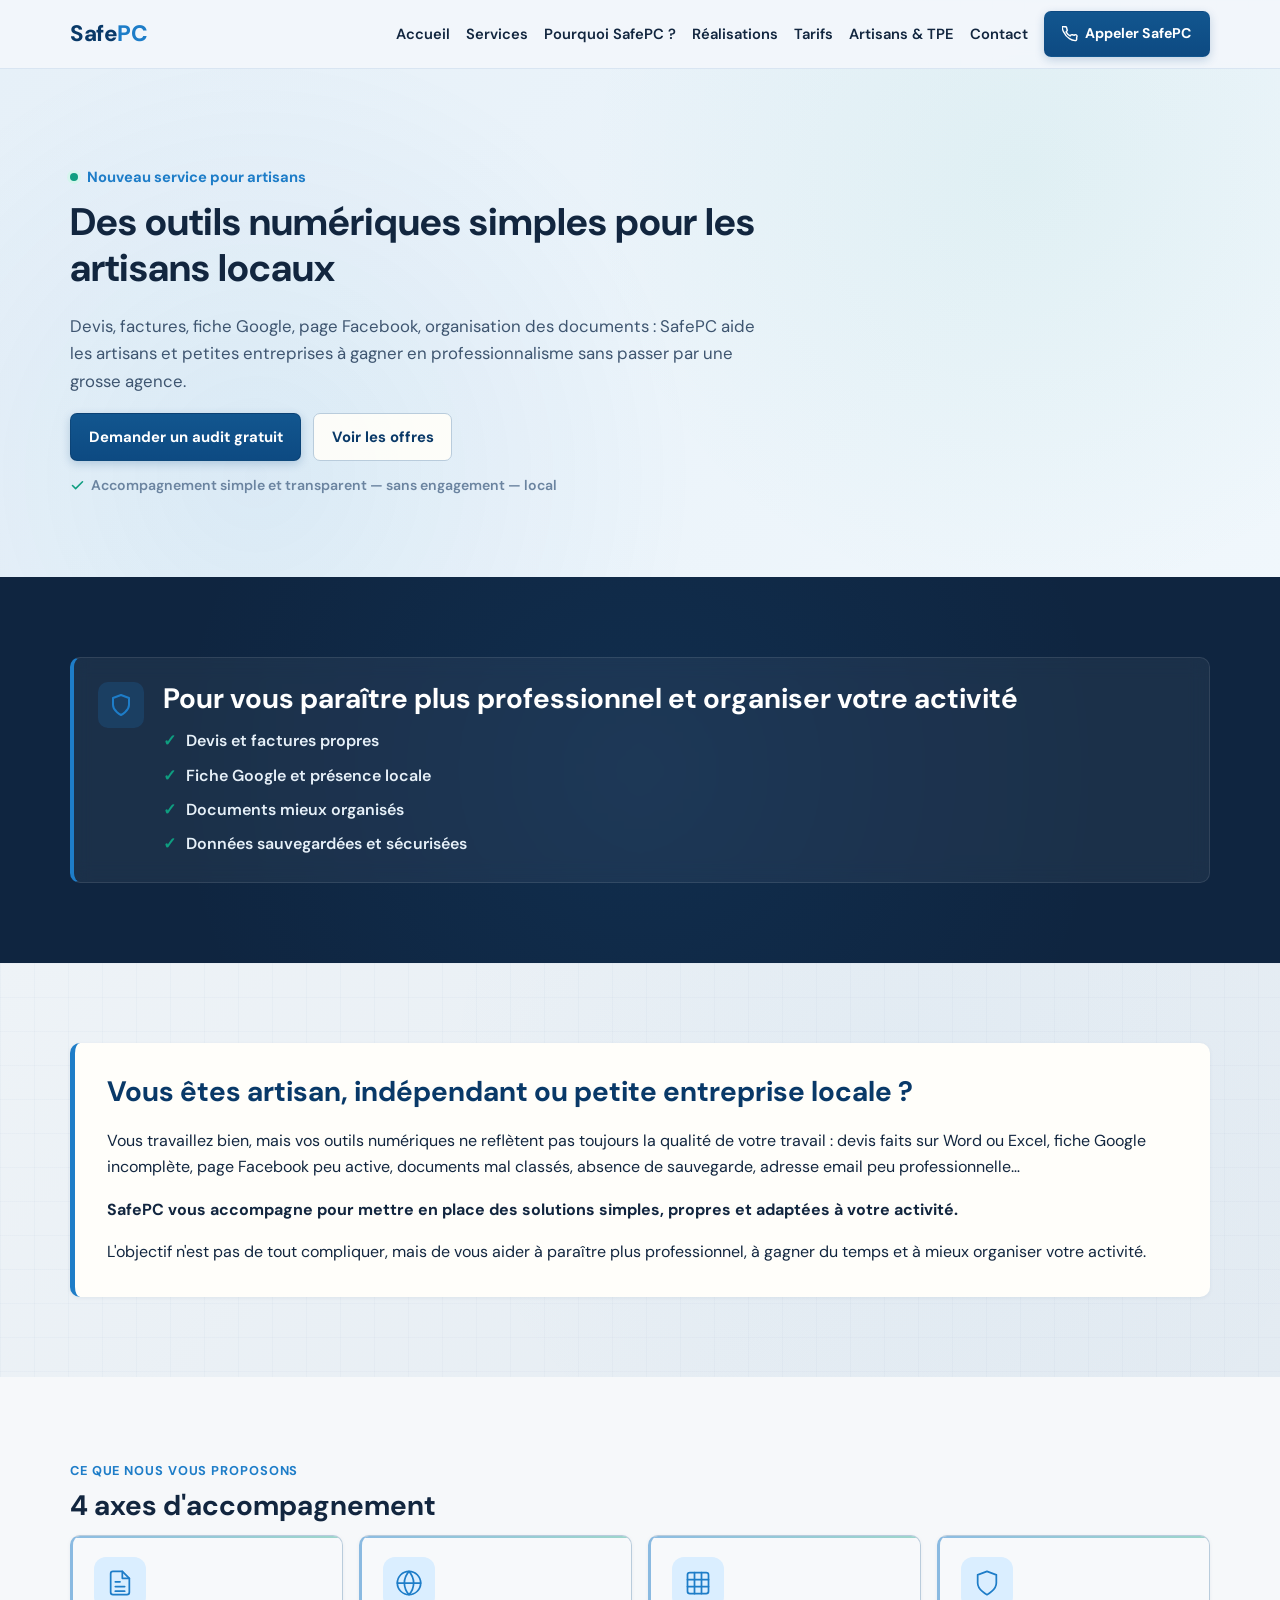
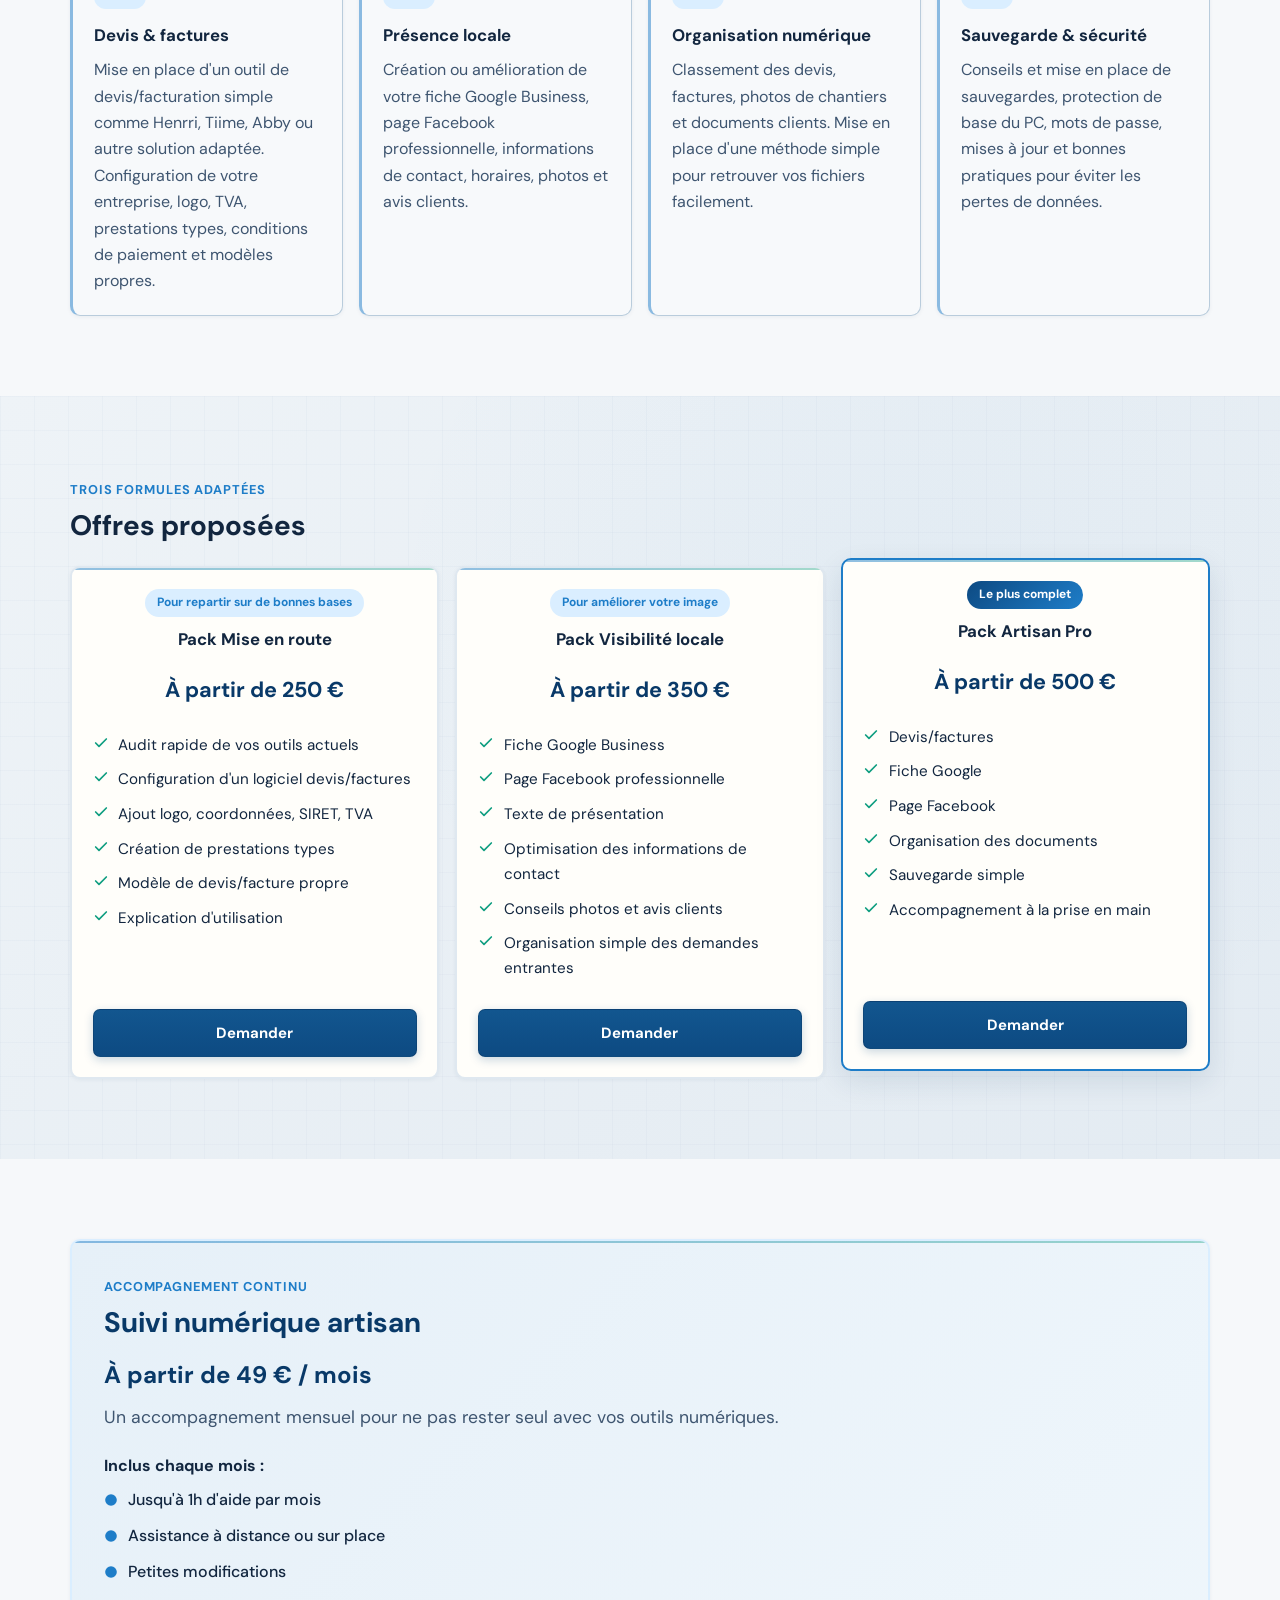
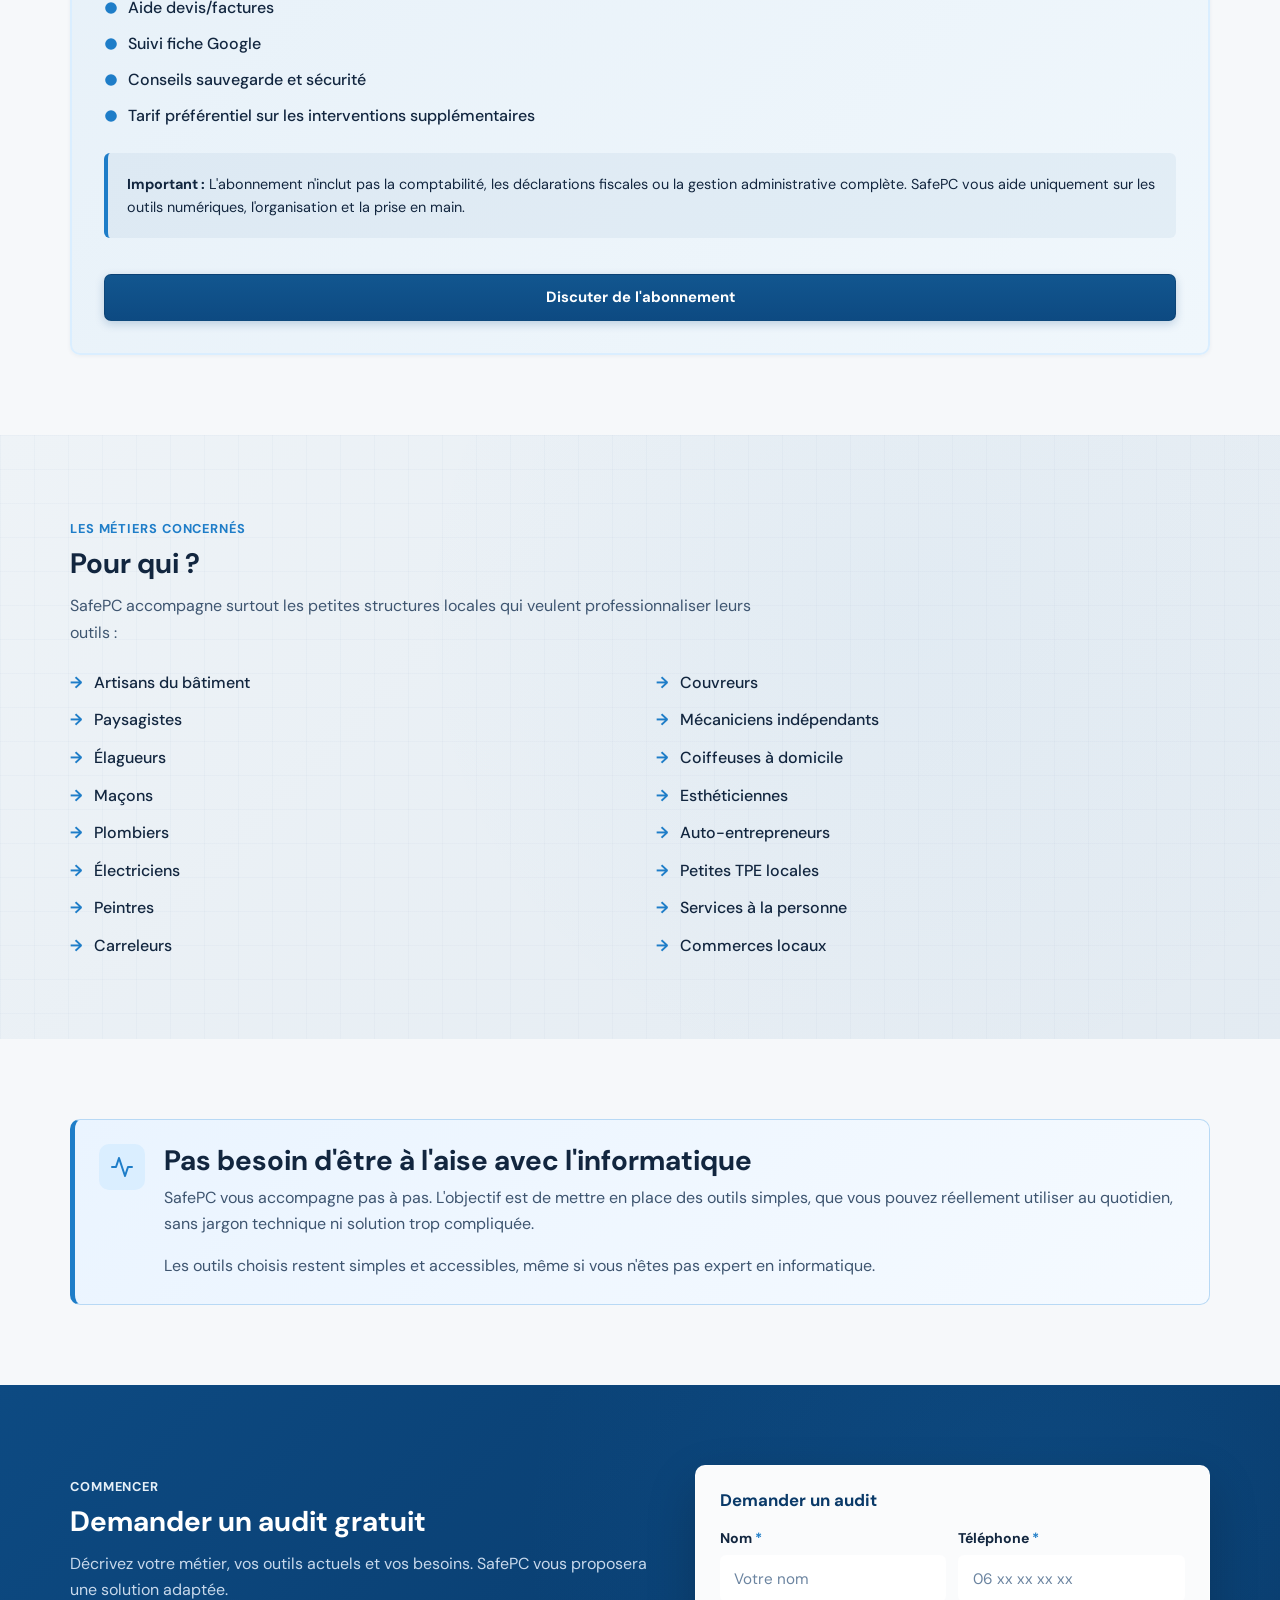
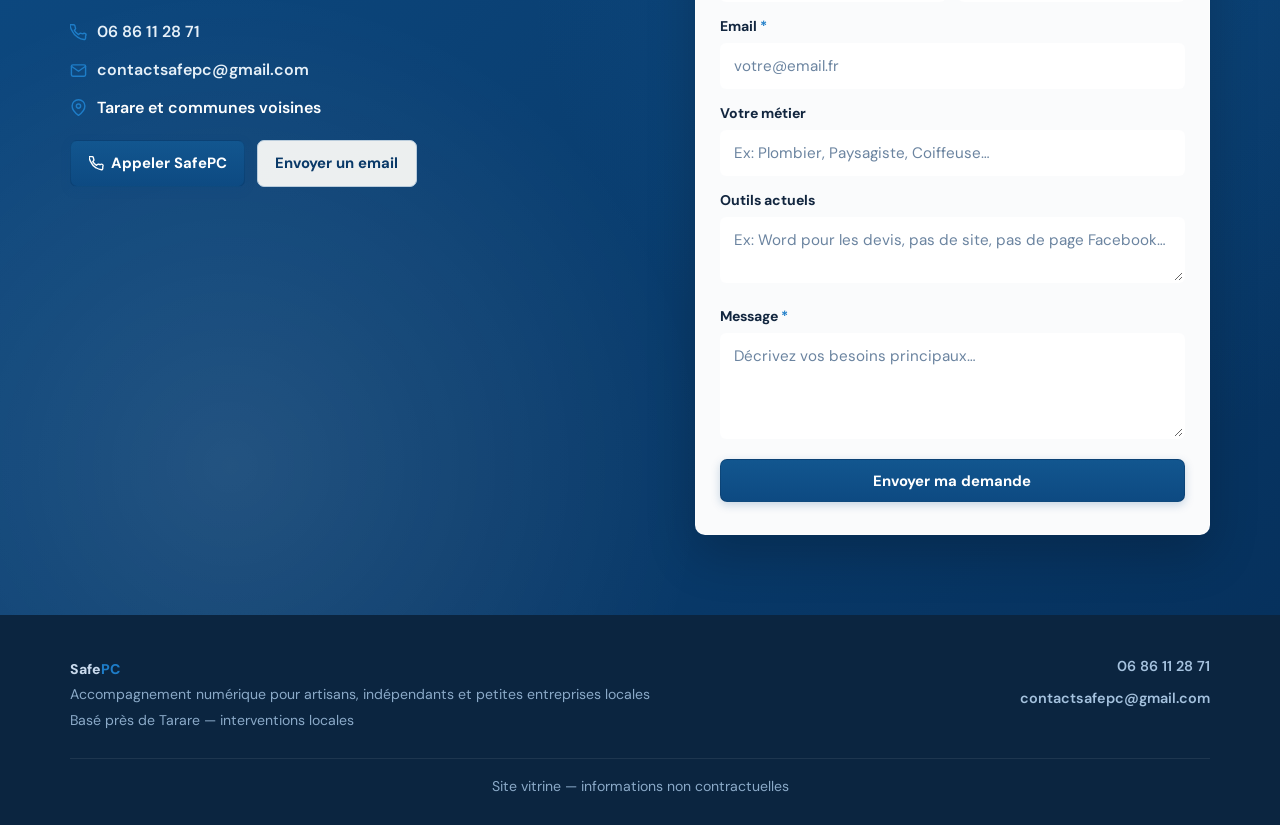
==== commit 91874afc: "Configure Formspree contact forms" ====
--- a/artisans.html
+++ b/artisans.html
@@ -404,7 +404,7 @@
         <form
           class="contact-form"
           id="contact-form"
-          action="https://formspree.io/f/YOUR_FORM_ID"
+          action="https://formspree.io/f/mlgznone"
           method="POST"
           novalidate
         >
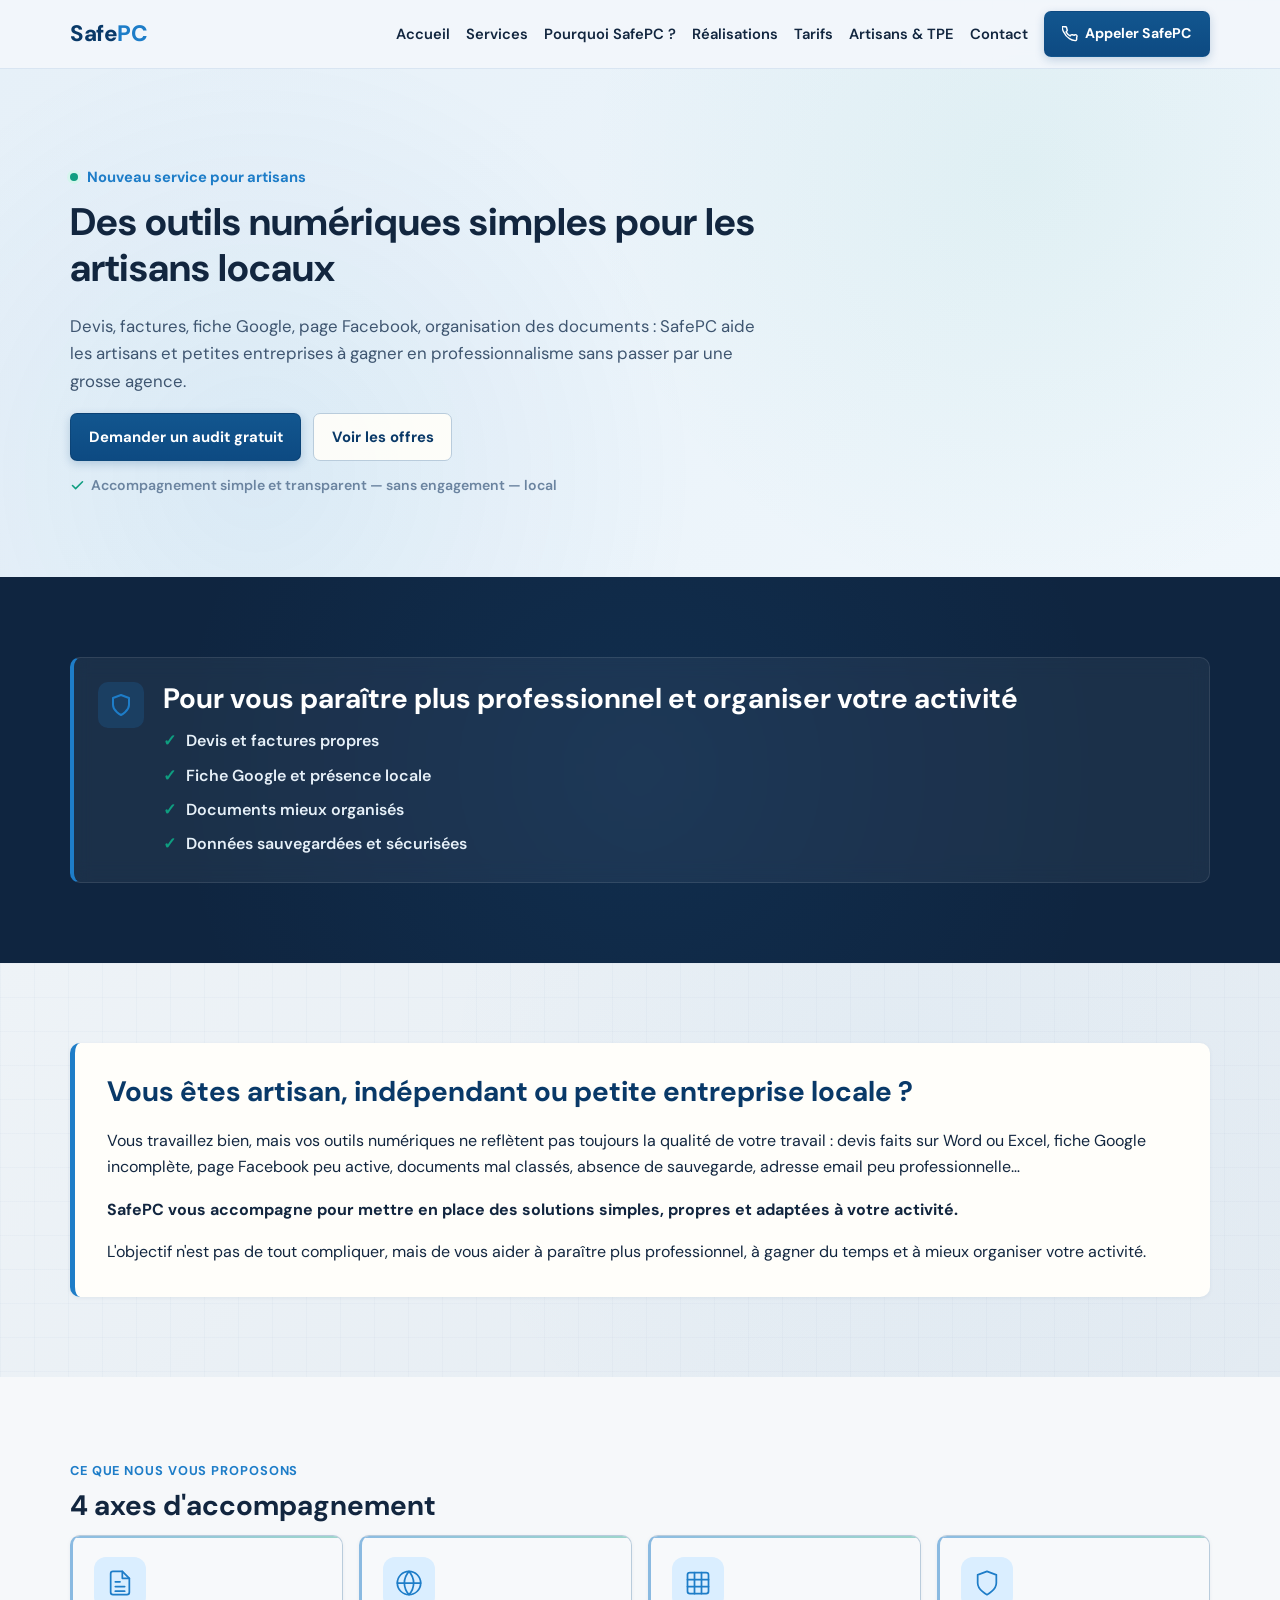
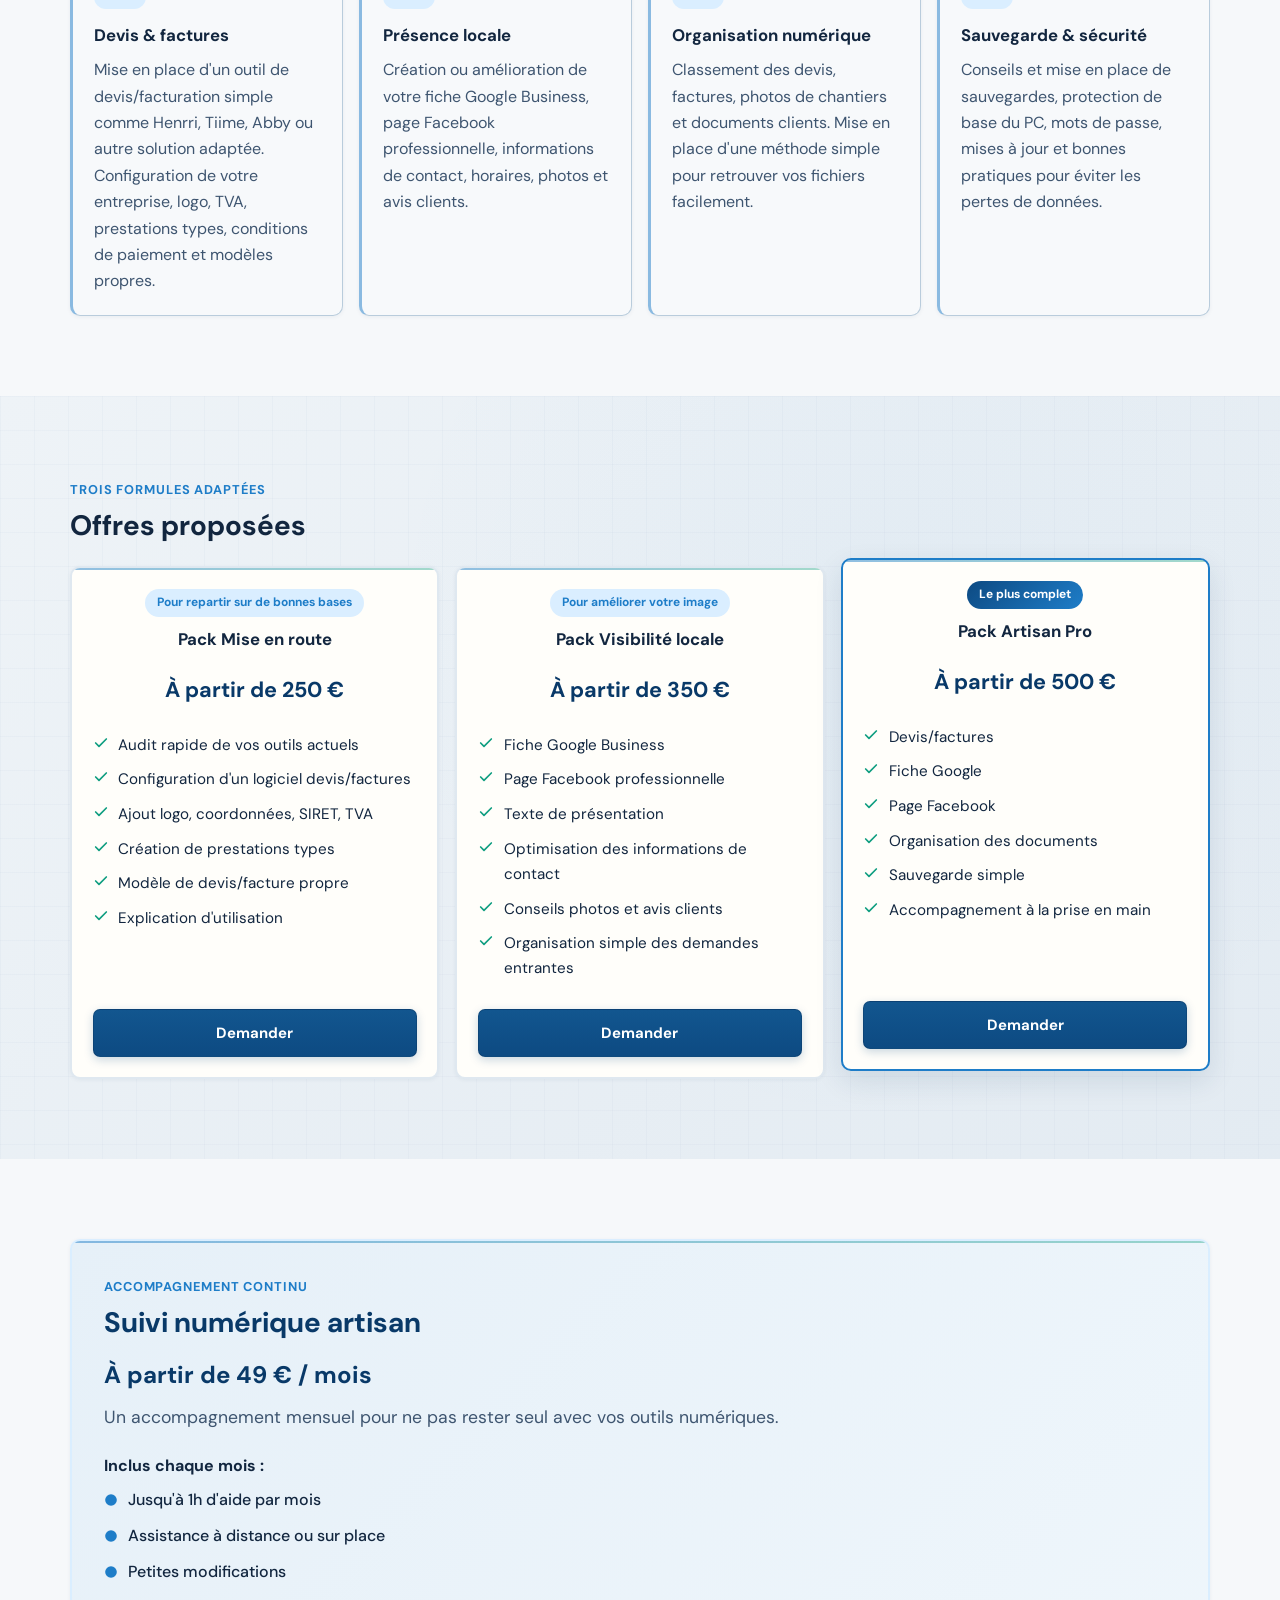
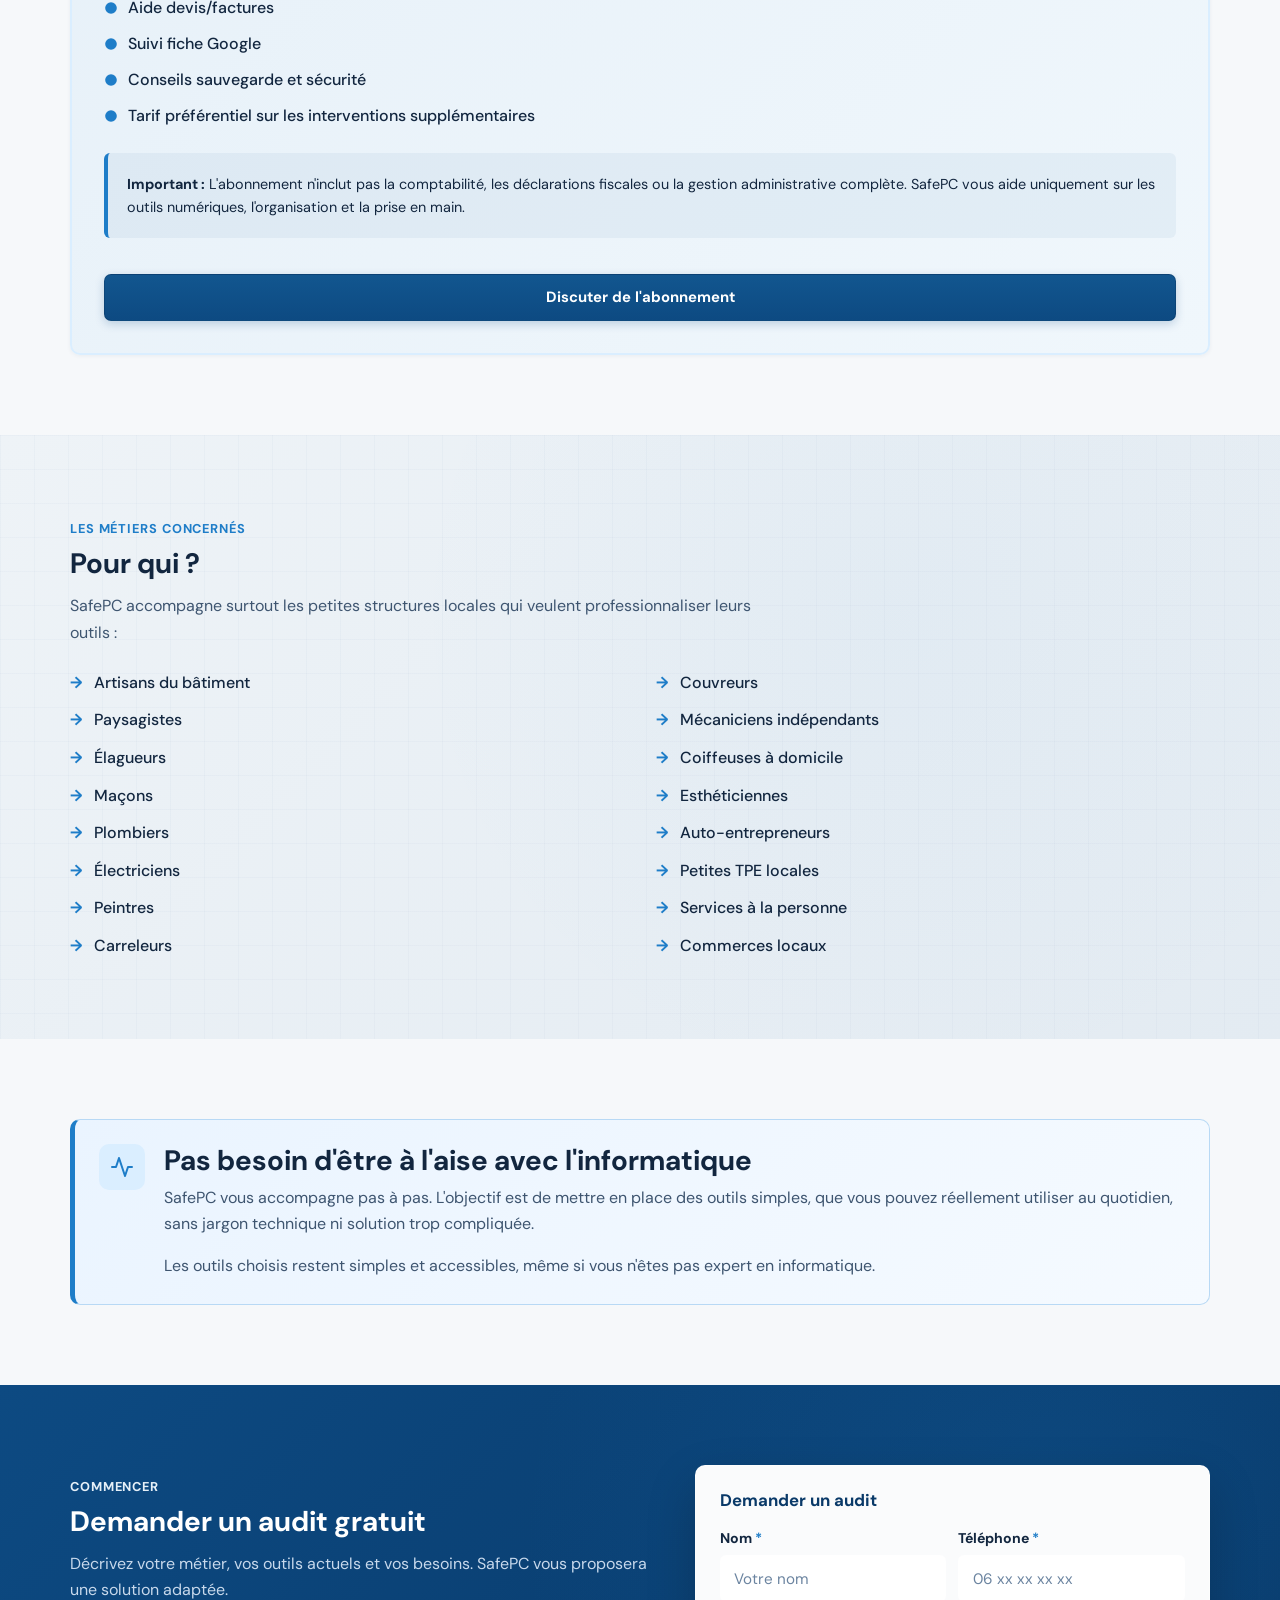
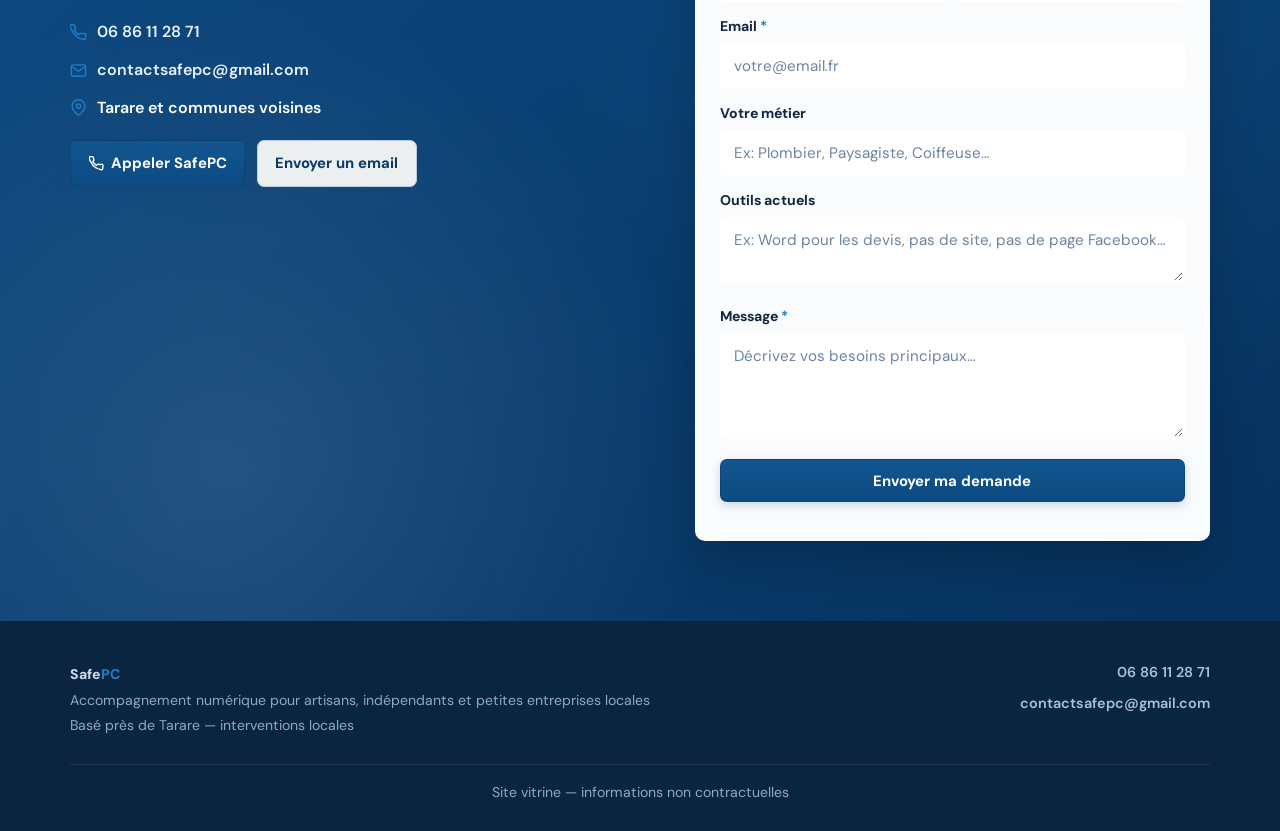
==== commit ca6c9481: "Force refresh updated CSS" ====
--- a/artisans.html
+++ b/artisans.html
@@ -62,7 +62,7 @@
   <link rel="preconnect" href="https://fonts.gstatic.com" crossorigin>
   <link href="https://fonts.googleapis.com/css2?family=DM+Sans:ital,opsz,wght@0,9..40,400;0,9..40,500;0,9..40,700;1,9..40,400&family=DM+Mono:wght@400;500&display=swap" rel="stylesheet">
 
-  <link rel="stylesheet" href="style.css">
+  <link rel="stylesheet" href="style.css?v=20260506-2">
 </head>
 <body>
   <a class="skip-link" href="#main-content">Aller au contenu</a>
@@ -476,6 +476,6 @@
     Appeler
   </a>
 
-  <script src="script.js"></script>
+  <script src="script.js?v=20260506-1" defer></script>
 </body>
 </html>
--- a/style.css
+++ b/style.css
@@ -1189,13 +1189,35 @@
 }
 
 .form-note {
-  font-size: .83rem;
-  color: var(--text-muted);
-  margin-top: .5rem;
+  margin-top: 0.85rem;
+  font-size: 0.92rem;
+  font-weight: 600;
   text-align: center;
-}
-.form-note.success { color: var(--safety); font-weight: 700; }
-.form-note.error   { color: #c0392b; font-weight: 700; }
+  color: #3e5570;
+}
+.form-note.success {
+  color: #0f6b4f;
+  background: #d6f5ee;
+  border: 1px solid #8bd8c2;
+  border-radius: 10px;
+  padding: 0.75rem 0.9rem;
+}
+.form-note.error {
+  color: #8a1f1f;
+  background: #fde2e2;
+  border: 1px solid #f3aaaa;
+  border-radius: 10px;
+  padding: 0.75rem 0.9rem;
+}
+#contact .form-note {
+  color: #3e5570;
+}
+#contact .form-note.success {
+  color: #0f6b4f;
+}
+#contact .form-note.error {
+  color: #8a1f1f;
+}
 
 /* ── Footer ── */
 .site-footer {
